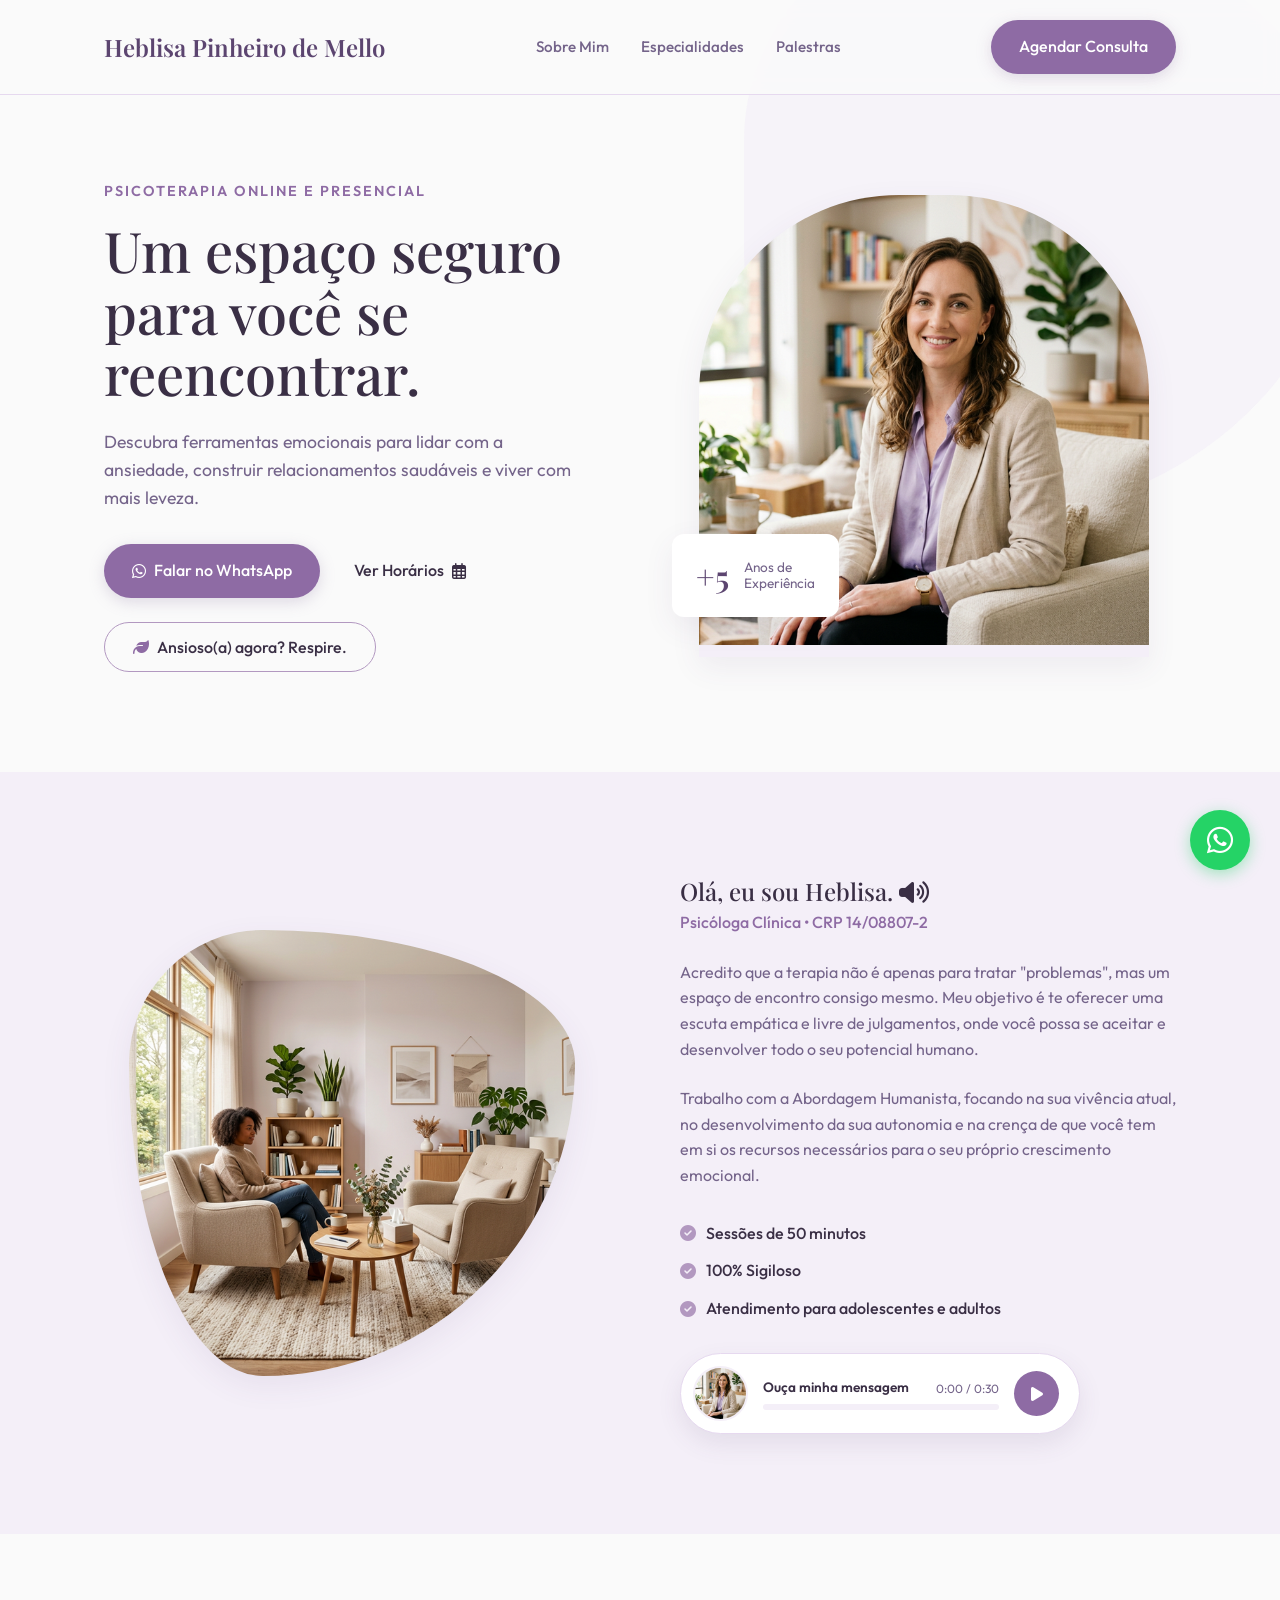
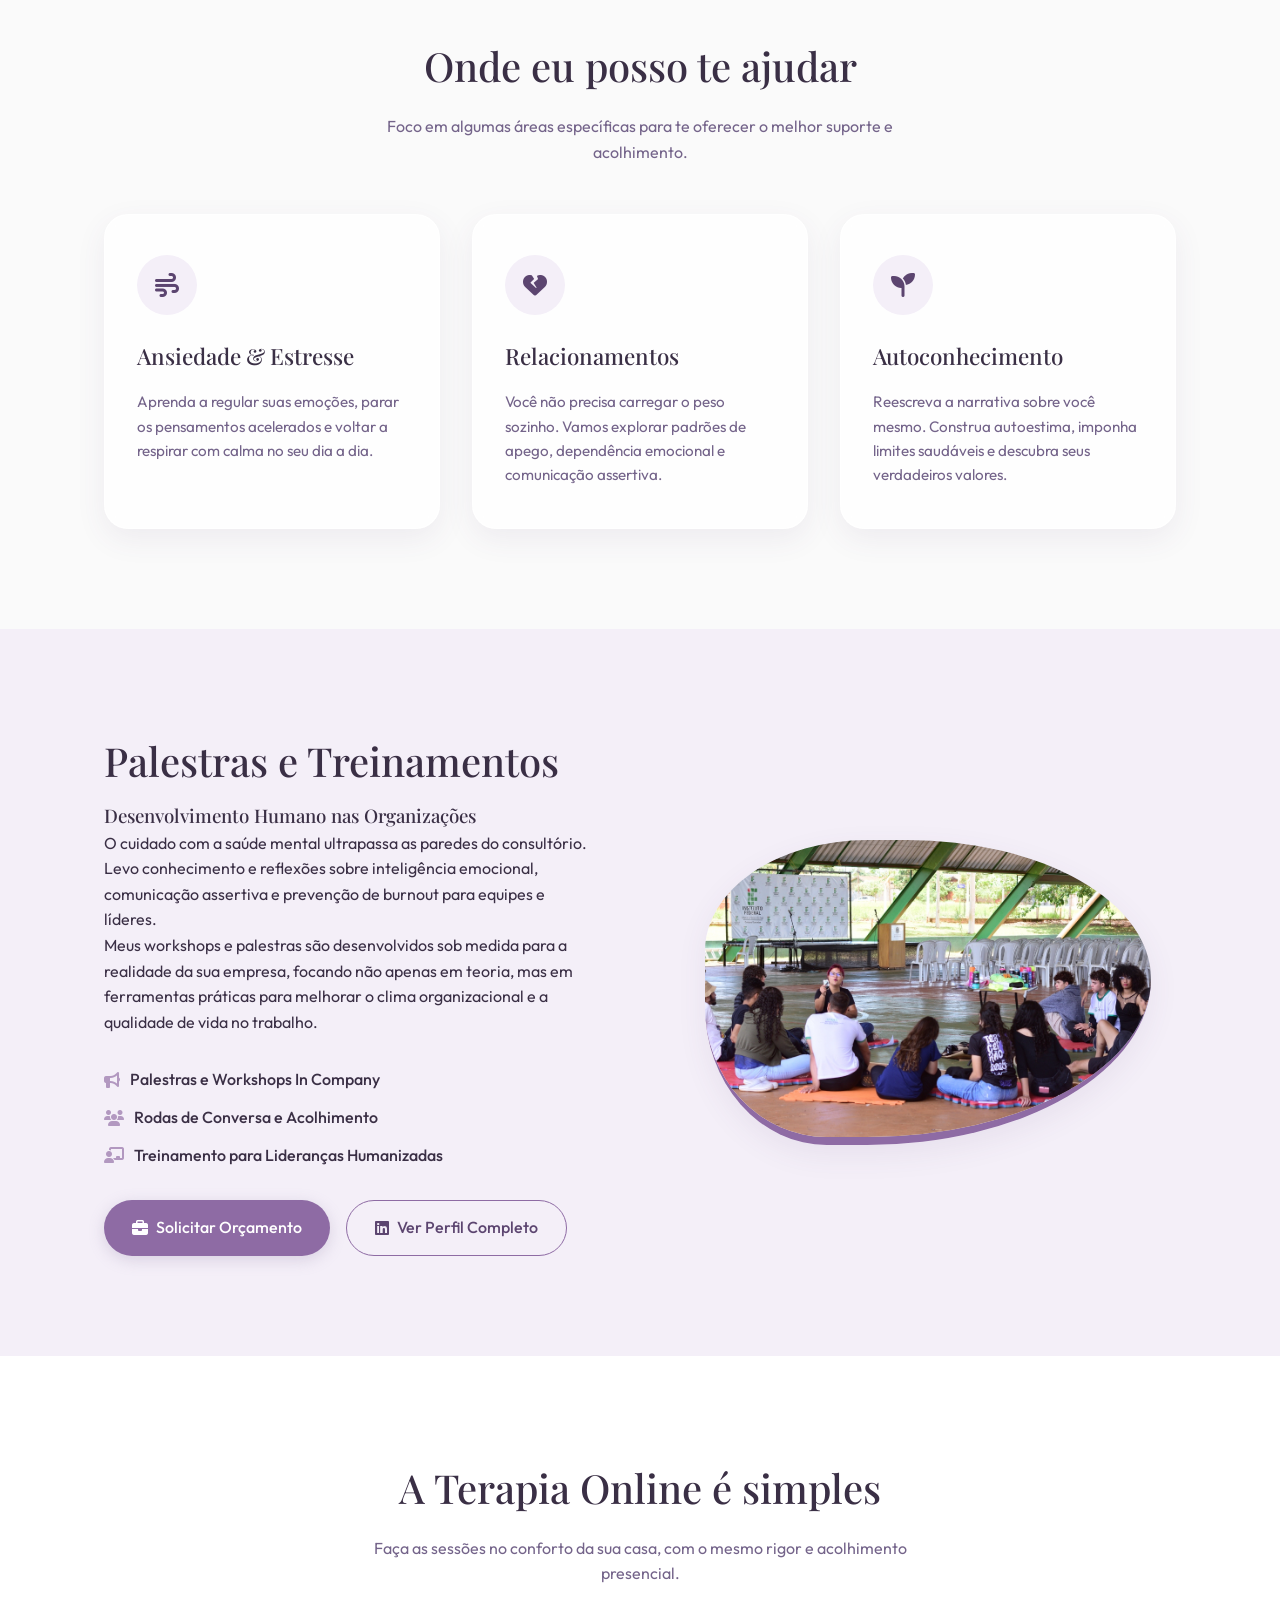
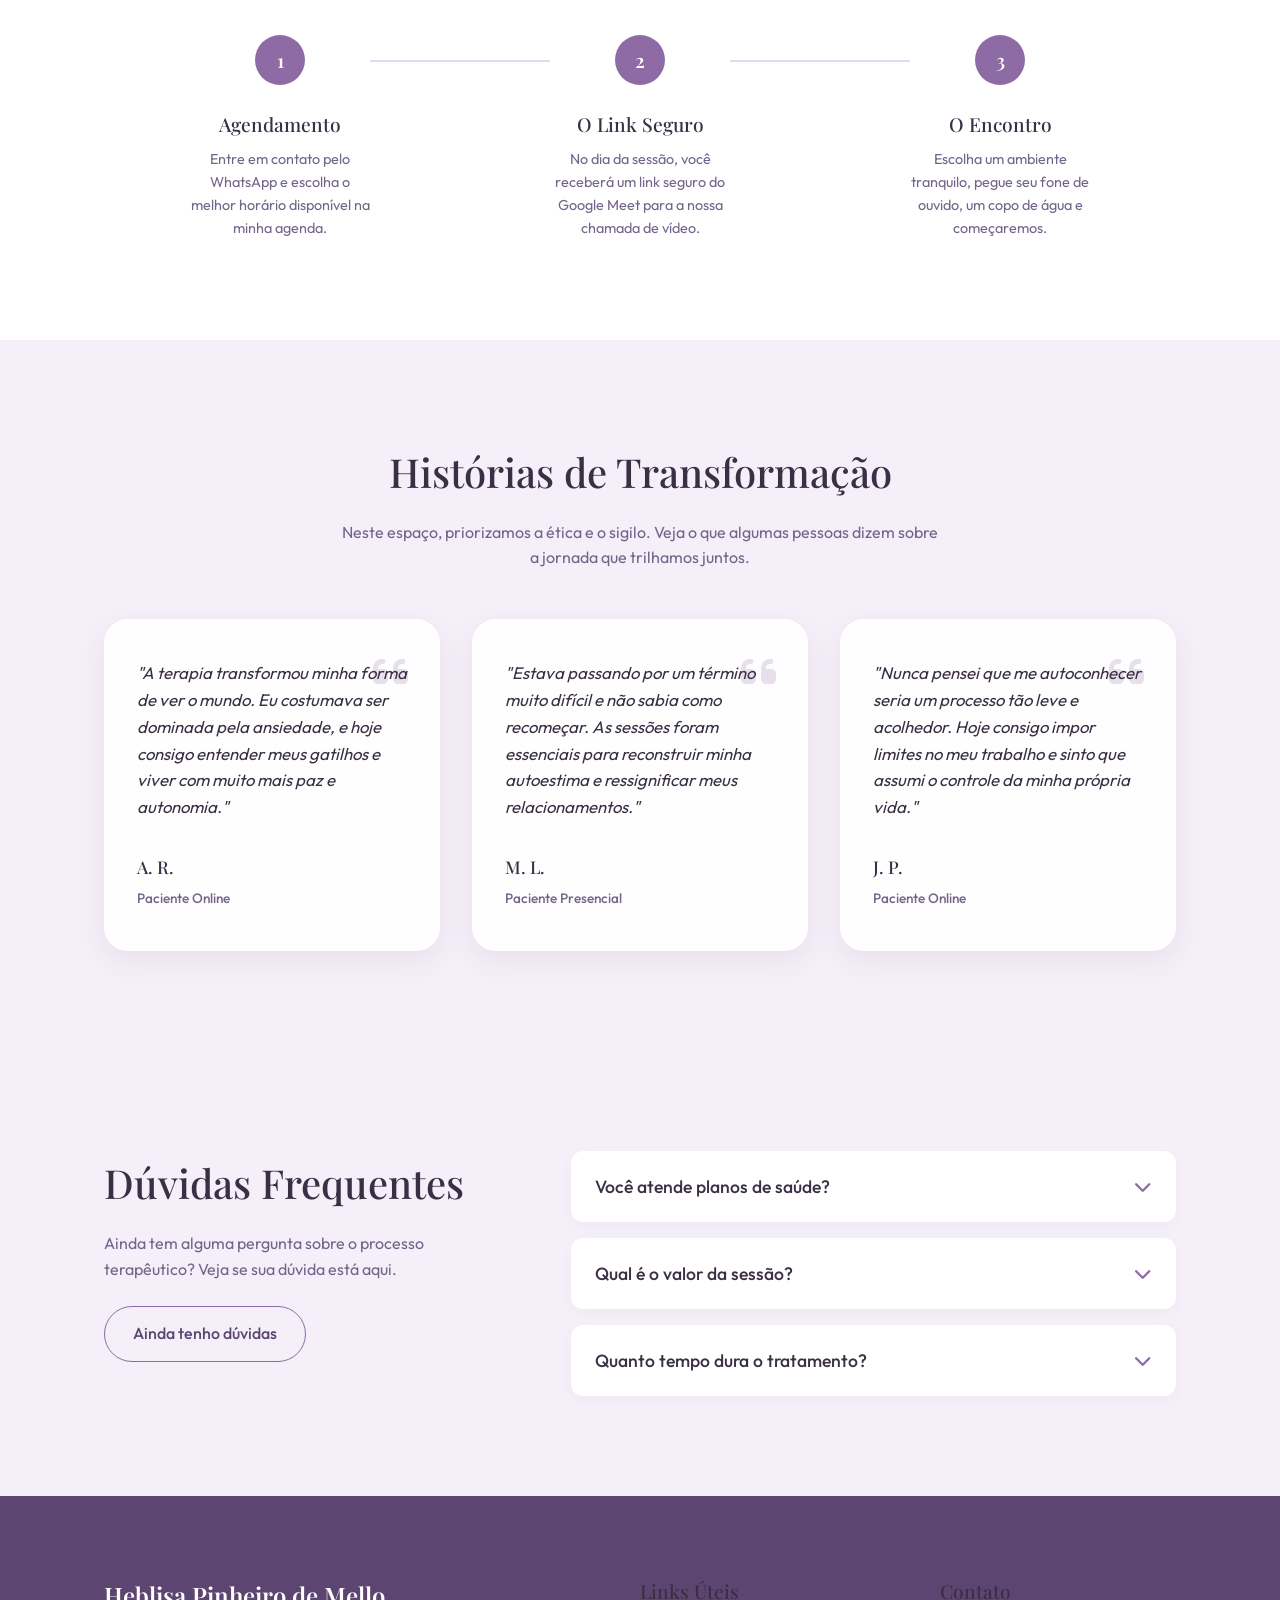
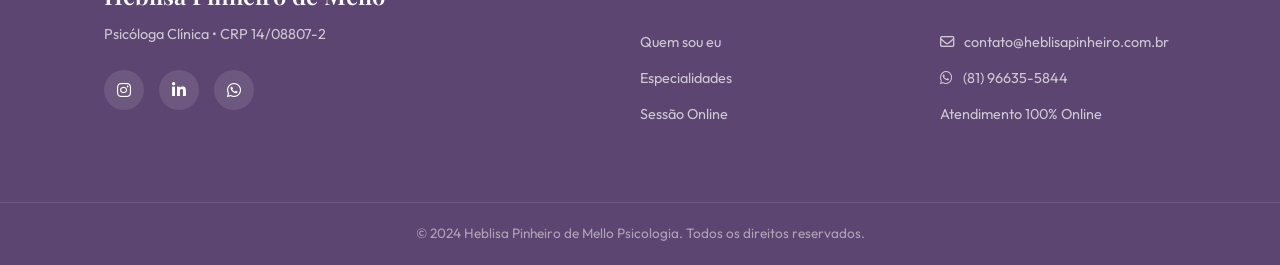
==== index.html @ d6b7e5b3 "Atualização de foto e desing de mandala" ====
<!DOCTYPE html>
<html lang="pt-BR">

<head>
    <meta charset="UTF-8">
    <meta name="viewport" content="width=device-width, initial-scale=1.0">
    <meta name="description" content="Heblisa Pinheiro de Mello - Psicóloga Clínica (CRP 14/08807-2). Psicoterapia online e presencial com abordagem humanista. Especialista em ansiedade, relacionamentos e autoconhecimento.">
    <meta name="keywords" content="psicóloga, psicoterapia online, ansiedade, abordagem humanista, Heblisa Pinheiro de Mello, saúde mental">
    <title>Heblisa Pinheiro de Mello | Psicóloga Clínica</title>
    <!-- Google Fonts -->
    <link rel="preconnect" href="https://fonts.googleapis.com">
    <link rel="preconnect" href="https://fonts.gstatic.com" crossorigin>
    <link
        href="https://fonts.googleapis.com/css2?family=Outfit:wght@300;400;500;600&family=Playfair+Display:ital,wght@0,500;0,600;1,500&display=swap"
        rel="stylesheet">
    <!-- Font Awesome Icons -->
    <link rel="stylesheet" href="https://cdnjs.cloudflare.com/ajax/libs/font-awesome/6.4.0/css/all.min.css">
    <!-- Custom CSS -->
    <link rel="stylesheet" href="style.css">
</head>

<body>

    <!-- Header / Navbar -->
    <header class="navbar">
        <div class="container nav-content">
            <a href="#" class="logo">Heblisa Pinheiro de Mello</a>
            <nav class="nav-links">
                <a href="#sobre">Sobre Mim</a>
                <a href="#especialidades">Especialidades</a>
                <a href="#palestras">Palestras</a>
            </nav>
            <div class="nav-actions">
                <a href="https://calendly.com/sua-conta" target="_blank" class="btn btn-primary"
                    aria-label="Abrir Calendário de Agendamento">Agendar Consulta</a>
                <button class="menu-toggle" aria-label="Abrir menu">
                    <i class="fas fa-bars"></i>
                </button>
            </div>
        </div>
    </header>

    <!-- Hero Section -->
    <section class="hero">
        <div class="blob-bg"></div>
        <div class="container hero-content">
            <div class="hero-text fade-in">
                <span class="subtitle">Psicoterapia Online e Presencial</span>
                <h1>Um espaço seguro para você se reencontrar.</h1>
                <p>Descubra ferramentas emocionais para lidar com a ansiedade, construir relacionamentos saudáveis e
                    viver com mais leveza.</p>
                <div class="hero-buttons" style="flex-wrap: wrap;">
                    <a href="https://wa.me/5581966355844" target="_blank" class="btn btn-primary"><i
                            class="fab fa-whatsapp"></i> Falar no WhatsApp</a>
                    <a href="https://calendly.com/sua-conta" target="_blank" class="btn btn-text">Ver Horários <i
                            class="far fa-calendar-alt"></i></a>
                    <button id="breathe-btn" class="btn btn-outline"
                        style="border-radius: 50px; border-color: var(--accent); color: var(--text-main);">
                        <i class="fas fa-leaf" style="color: var(--primary);"></i> Ansioso(a) agora? Respire.
                    </button>
                </div>
            </div>
            <div class="hero-image">
                <div class="image-wrapper">
                    <!-- Placeholder de uma imagem de psicóloga suave. -->
                    <img src="assets/psicologa.jpg" alt="Heblisa Pinheiro de Mello, Psicóloga" id="hero-img">
                    <div class="experience-badge">
                        <span class="number">+5</span>
                        <span class="text">Anos de<br>Experiência</span>
                    </div>
                </div>
            </div>
        </div>
    </section>

    <!-- Sobre Section -->
    <section id="sobre" class="about">
        <div class="container about-content">
            <div class="about-image reveal">
                <img src="assets/consultorio.jpg" alt="Ambiente acolhedor de terapia" class="rounded-image">
            </div>
            <div class="about-text reveal">
                <h2>Olá, eu sou Heblisa. <span class="audio-badge"
                        onclick="document.getElementById('bio-audio').play()"><i class="fas fa-volume-up"></i></span>
                </h2>
                <h3 class="crp">Psicóloga Clínica • CRP 14/08807-2</h3>
                <p>Acredito que a terapia não é apenas para tratar "problemas", mas um espaço de encontro consigo mesmo.
                    Meu objetivo é te oferecer uma escuta empática e livre de julgamentos, onde você possa se aceitar e
                    desenvolver todo o seu potencial humano.</p>
                <p>Trabalho com a Abordagem Humanista, focando na sua vivência atual, no desenvolvimento da sua
                    autonomia e na crença de que você tem em si os recursos necessários para o seu próprio crescimento
                    emocional.</p>

                <div class="features-list">
                    <div class="feature-item">
                        <i class="fas fa-check-circle"></i> Sessões de 50 minutos
                    </div>
                    <div class="feature-item">
                        <i class="fas fa-check-circle"></i> 100% Sigiloso
                    </div>
                    <div class="feature-item">
                        <i class="fas fa-check-circle"></i> Atendimento para adolescentes e adultos
                    </div>
                </div>

                <!-- Custom Audio Player -->
                <div class="custom-audio-player">
                    <img src="assets/psicologa.jpg" alt="Heblisa em aúdio" class="audio-avatar">
                    <div class="audio-controls">
                        <div class="audio-info">
                            <span class="audio-title">Ouça minha mensagem</span>
                            <span class="audio-time">0:00 / 0:30</span>
                        </div>
                        <div class="audio-progress-bar">
                            <div class="audio-progress"></div>
                        </div>
                    </div>
                    <button class="audio-play-btn" id="play-btn">
                        <i class="fas fa-play"></i>
                    </button>
                    <!-- Elemento de áudio real (oculto) -->
                    <audio id="bio-audio" src="https://www.soundhelix.com/examples/mp3/SoundHelix-Song-1.mp3"></audio>
                    <!-- Mockup de áudio para teste -->
                </div>
            </div>
        </div>
    </section>

    <!-- Especialidades Section -->
    <section id="especialidades" class="specialties">
        <div class="container">
            <div class="section-title text-center reveal">
                <h2>Onde eu posso te ajudar</h2>
                <p>Foco em algumas áreas específicas para te oferecer o melhor suporte e acolhimento.</p>
            </div>

            <div class="cards-grid">
                <!-- Card 1 -->
                <div class="card reveal delay-1">
                    <div class="card-icon">
                        <i class="fas fa-wind"></i>
                    </div>
                    <h3>Ansiedade & Estresse</h3>
                    <p>Aprenda a regular suas emoções, parar os pensamentos acelerados e voltar a respirar com calma no
                        seu dia a dia.</p>
                </div>

                <!-- Card 2 -->
                <div class="card reveal delay-2">
                    <div class="card-icon">
                        <i class="fas fa-heart-broken"></i>
                    </div>
                    <h3>Relacionamentos</h3>
                    <p>Você não precisa carregar o peso sozinho. Vamos explorar padrões de apego, dependência emocional
                        e comunicação assertiva.</p>
                </div>

                <!-- Card 3 -->
                <div class="card reveal delay-3">
                    <div class="card-icon">
                        <i class="fas fa-seedling"></i>
                    </div>
                    <h3>Autoconhecimento</h3>
                    <p>Reescreva a narrativa sobre você mesmo. Construa autoestima, imponha limites saudáveis e descubra
                        seus verdadeiros valores.</p>
                </div>
            </div>
        </div>
    </section>

    <!-- Palestras Section -->
    <section id="palestras" class="lectures-section">
        <div class="container lectures-content">
            <div class="lecture-text reveal">
                <h2>Palestras e Treinamentos</h2>
                <h3 class="crp">Desenvolvimento Humano nas Organizações</h3>
                <p>O cuidado com a saúde mental ultrapassa as paredes do consultório. Levo conhecimento e reflexões
                    sobre inteligência emocional, comunicação assertiva e prevenção de burnout para equipes e líderes.
                </p>
                <p>Meus workshops e palestras são desenvolvidos sob medida para a realidade da sua empresa, focando não
                    apenas em teoria, mas em ferramentas práticas para melhorar o clima organizacional e a qualidade de
                    vida no trabalho.</p>

                <div class="features-list">
                    <div class="feature-item">
                        <i class="fas fa-bullhorn"></i> Palestras e Workshops In Company
                    </div>
                    <div class="feature-item">
                        <i class="fas fa-users"></i> Rodas de Conversa e Acolhimento
                    </div>
                    <div class="feature-item">
                        <i class="fas fa-chalkboard-teacher"></i> Treinamento para Lideranças Humanizadas
                    </div>
                </div>

                <div style="display: flex; gap: 1rem; flex-wrap: wrap; margin-top: 2rem;">
                    <a href="https://wa.me/5581966355844" target="_blank" class="btn btn-primary">
                        <i class="fas fa-briefcase"></i> Solicitar Orçamento
                    </a>

                    <a href="https://www.linkedin.com/in/seu-perfil/" target="_blank" class="btn btn-outline">
                        <i class="fab fa-linkedin"></i> Ver Perfil Completo
                    </a>
                </div>
            </div>

            <div class="lecture-image reveal delay-1">
                <img src="assets/palestra_heblisa.jpg" alt="Heblisa em uma roda de conversa" class="rounded-image">
            </div>
        </div>
    </section>

    <!-- Como Funciona Section -->
    <section id="como-funciona" class="steps-section">
        <div class="container">
            <div class="section-title text-center reveal">
                <h2>A Terapia Online é simples</h2>
                <p>Faça as sessões no conforto da sua casa, com o mesmo rigor e acolhimento presencial.</p>
            </div>

            <div class="steps-container">
                <div class="step reveal">
                    <div class="step-number">1</div>
                    <div class="step-content">
                        <h3>Agendamento</h3>
                        <p>Entre em contato pelo WhatsApp e escolha o melhor horário disponível na minha agenda.</p>
                    </div>
                </div>
                <div class="step-line"></div>
                <div class="step reveal delay-1">
                    <div class="step-number">2</div>
                    <div class="step-content">
                        <h3>O Link Seguro</h3>
                        <p>No dia da sessão, você receberá um link seguro do Google Meet para a nossa chamada de vídeo.
                        </p>
                    </div>
                </div>
                <div class="step-line"></div>
                <div class="step reveal delay-2">
                    <div class="step-number">3</div>
                    <div class="step-content">
                        <h3>O Encontro</h3>
                        <p>Escolha um ambiente tranquilo, pegue seu fone de ouvido, um copo de água e começaremos.</p>
                    </div>
                </div>
            </div>
        </div>
    </section>

    <!-- Depoimentos Section -->
    <section id="depoimentos" class="testimonials-section">
        <div class="container">
            <div class="section-title text-center reveal">
                <h2>Histórias de Transformação</h2>
                <p>Neste espaço, priorizamos a ética e o sigilo. Veja o que algumas pessoas dizem sobre a jornada que
                    trilhamos juntos.</p>
            </div>

            <div class="testimonials-slider reveal">
                <!-- Depoimento 1 -->
                <div class="testimonial-card">
                    <div class="quote-icon"><i class="fas fa-quote-left"></i></div>
                    <p class="testimonial-text">"A terapia transformou minha forma de ver o mundo. Eu costumava ser
                        dominada pela ansiedade, e hoje consigo entender meus gatilhos e viver com muito mais paz e
                        autonomia."</p>
                    <div class="client-info">
                        <h4>A. R.</h4>
                        <span>Paciente Online</span>
                    </div>
                </div>

                <!-- Depoimento 2 -->
                <div class="testimonial-card">
                    <div class="quote-icon"><i class="fas fa-quote-left"></i></div>
                    <p class="testimonial-text">"Estava passando por um término muito difícil e não sabia como
                        recomeçar. As sessões foram essenciais para reconstruir minha autoestima e ressignificar meus
                        relacionamentos."</p>
                    <div class="client-info">
                        <h4>M. L.</h4>
                        <span>Paciente Presencial</span>
                    </div>
                </div>

                <!-- Depoimento 3 -->
                <div class="testimonial-card">
                    <div class="quote-icon"><i class="fas fa-quote-left"></i></div>
                    <p class="testimonial-text">"Nunca pensei que me autoconhecer seria um processo tão leve e
                        acolhedor. Hoje consigo impor limites no meu trabalho e sinto que assumi o controle da minha
                        própria vida."</p>
                    <div class="client-info">
                        <h4>J. P.</h4>
                        <span>Paciente Online</span>
                    </div>
                </div>
            </div>
        </div>
    </section>

    <!-- FAQ Section -->
    <section id="faq" class="faq-section">
        <div class="container faq-container reveal">
            <div class="faq-text">
                <h2>Dúvidas Frequentes</h2>
                <p>Ainda tem alguma pergunta sobre o processo terapêutico? Veja se sua dúvida está aqui.</p>
                <a href="https://wa.me/5581966355844" target="_blank" class="btn btn-outline"
                    style="margin-top: 1.5rem;">Ainda tenho dúvidas</a>
            </div>

            <div class="accordion">
                <div class="accordion-item">
                    <button class="accordion-header">
                        Você atende planos de saúde?
                        <i class="fas fa-chevron-down"></i>
                    </button>
                    <div class="accordion-content">
                        <p>Meu atendimento é exclusivamente particular. No entanto, forneço recibos com o meu número de
                            CRP para que você possa solicitar o reembolso ao seu plano de saúde, caso ele ofereça esse
                            benefício.</p>
                    </div>
                </div>

                <div class="accordion-item">
                    <button class="accordion-header">
                        Qual é o valor da sessão?
                        <i class="fas fa-chevron-down"></i>
                    </button>
                    <div class="accordion-content">
                        <p>Por diretrizes do Conselho Federal de Psicologia, não divulgo valores no site. Mas você pode
                            me chamar no WhatsApp que enviarei todas as informações de investimento e opções de pacotes
                            mensais, sem compromisso.</p>
                    </div>
                </div>

                <div class="accordion-item">
                    <button class="accordion-header">
                        Quanto tempo dura o tratamento?
                        <i class="fas fa-chevron-down"></i>
                    </button>
                    <div class="accordion-content">
                        <p>Cada pessoa tem um tempo único. Na Abordagem Humanista, não existe um prazo pré-determinado
                            ou respostas prontas. O ritmo do tratamento acompanha as suas necessidades, respeitando o
                            seu tempo de elaboração, autoconhecimento e desenvolvimento emocional. Estarei ao seu lado
                            durante toda a jornada.</p>
                    </div>
                </div>
            </div>
        </div>
    </section>

    <!-- Footer -->
    <footer>
        <div class="container footer-content">
            <div class="footer-info">
                <a href="#" class="logo">Heblisa Pinheiro de Mello</a>
                <p>Psicóloga Clínica • CRP 14/08807-2</p>
                <div class="social-links">
                    <a href="#"><i class="fab fa-instagram"></i></a>
                    <a href="#"><i class="fab fa-linkedin-in"></i></a>
                    <a href="#"><i class="fab fa-whatsapp"></i></a>
                </div>
            </div>
            <div class="footer-links">
                <h4>Links Úteis</h4>
                <a href="#sobre">Quem sou eu</a>
                <a href="#especialidades">Especialidades</a>
                <a href="#como-funciona">Sessão Online</a>
            </div>
            <div class="footer-contact">
                <h4>Contato</h4>
                <p><i class="far fa-envelope"></i> contato@heblisapinheiro.com.br</p>
                <p><i class="fab fa-whatsapp"></i> (81) 96635-5844</p>
                <p>Atendimento 100% Online</p>
            </div>
        </div>
        <div class="footer-bottom">
            <p>&copy; 2024 Heblisa Pinheiro de Mello Psicologia. Todos os direitos reservados.</p>
        </div>
    </footer>

    <!-- Botão Flutuante do WhatsApp -->
    <a href="https://wa.me/5581966355844" target="_blank" class="whatsapp-float" aria-label="Falar no WhatsApp">
        <i class="fab fa-whatsapp"></i>
    </a>

    <!-- Overlay de Respiração Interativa -->
    <div id="breathe-overlay" class="breathe-overlay">
        <div class="breathe-container">
            <button id="close-breathe" class="close-breathe"><i class="fas fa-times"></i></button>
            <div class="mandala-wrapper">
                <div class="mandala-svg-container">
                    <svg viewBox="0 0 100 100" class="mandala-svg">
                        <!-- Camadas da Mandala -->
                        <g class="mandala-group layer-1">
                            <circle cx="50" cy="50" r="45" fill="none" stroke="var(--primary-light)" stroke-width="0.5" stroke-dasharray="2 2" />
                            <path d="M50 5 Q55 15 50 25 Q45 15 50 5 Z" fill="var(--primary)" transform="rotate(0 50 50)" />
                            <path d="M50 5 Q55 15 50 25 Q45 15 50 5 Z" fill="var(--primary)" transform="rotate(45 50 50)" />
                            <path d="M50 5 Q55 15 50 25 Q45 15 50 5 Z" fill="var(--primary)" transform="rotate(90 50 50)" />
                            <path d="M50 5 Q55 15 50 25 Q45 15 50 5 Z" fill="var(--primary)" transform="rotate(135 50 50)" />
                            <path d="M50 5 Q55 15 50 25 Q45 15 50 5 Z" fill="var(--primary)" transform="rotate(180 50 50)" />
                            <path d="M50 5 Q55 15 50 25 Q45 15 50 5 Z" fill="var(--primary)" transform="rotate(225 50 50)" />
                            <path d="M50 5 Q55 15 50 25 Q45 15 50 5 Z" fill="var(--primary)" transform="rotate(270 50 50)" />
                            <path d="M50 5 Q55 15 50 25 Q45 15 50 5 Z" fill="var(--primary)" transform="rotate(315 50 50)" />
                        </g>
                        <g class="mandala-group layer-2">
                             <circle cx="50" cy="50" r="30" fill="none" stroke="var(--accent)" stroke-width="0.5" />
                             <circle cx="50" cy="15" r="3" fill="var(--accent)" transform="rotate(22.5 50 50)" />
                             <circle cx="50" cy="15" r="3" fill="var(--accent)" transform="rotate(67.5 50 50)" />
                             <circle cx="50" cy="15" r="3" fill="var(--accent)" transform="rotate(112.5 50 50)" />
                             <circle cx="50" cy="15" r="3" fill="var(--accent)" transform="rotate(157.5 50 50)" />
                             <circle cx="50" cy="15" r="3" fill="var(--accent)" transform="rotate(202.5 50 50)" />
                             <circle cx="50" cy="15" r="3" fill="var(--accent)" transform="rotate(247.5 50 50)" />
                             <circle cx="50" cy="15" r="3" fill="var(--accent)" transform="rotate(292.5 50 50)" />
                             <circle cx="50" cy="15" r="3" fill="var(--accent)" transform="rotate(337.5 50 50)" />
                        </g>
                        <circle cx="50" cy="50" r="10" fill="var(--primary-dark)" class="mandala-center" />
                    </svg>
                </div>
            </div>
            <h2 id="breathe-text" class="breathe-text">Prepare-se...</h2>
        </div>
    </div>

    <!-- Scripts -->
    <script>
        // Menu Mobile Toggle
        const menuToggle = document.querySelector('.menu-toggle');
        const navLinks = document.querySelector('.nav-links');
        const navLinksItems = document.querySelectorAll('.nav-links a');

        menuToggle.addEventListener('click', () => {
            navLinks.classList.toggle('active');
            const icon = menuToggle.querySelector('i');
            icon.classList.toggle('fa-bars');
            icon.classList.toggle('fa-times');
        });

        // Fechar menu ao clicar em um link
        navLinksItems.forEach(item => {
            item.addEventListener('click', () => {
                navLinks.classList.remove('active');
                const icon = menuToggle.querySelector('i');
                icon.classList.add('fa-bars');
                icon.classList.remove('fa-times');
            });
        });

        // Funcionalidade do Accordion (FAQ)
        const accordionHeaders = document.querySelectorAll('.accordion-header');

        accordionHeaders.forEach(header => {
            header.addEventListener('click', () => {
                const item = header.parentElement;
                const isActive = item.classList.contains('active');

                // Fechar todos os abertos
                document.querySelectorAll('.accordion-item').forEach(otherItem => {
                    otherItem.classList.remove('active');
                });

                // Se o atual não estava ativo, ativamos ele (abrir)
                if (!isActive) {
                    item.classList.add('active');
                }
            });
        });

        // Funcionalidade do Player de Áudio
        const audio = document.getElementById('bio-audio');
        const playBtn = document.getElementById('play-btn');
        const playIcon = playBtn.querySelector('i');
        const progressBar = document.querySelector('.audio-progress');
        const timeDisplay = document.querySelector('.audio-time');
        const progressContainer = document.querySelector('.audio-progress-bar');

        function formatTime(seconds) {
            const min = Math.floor(seconds / 60);
            const sec = Math.floor(seconds % 60);
            return `${min}:${sec < 10 ? '0' : ''}${sec}`;
        }

        playBtn.addEventListener('click', () => {
            if (audio.paused) {
                audio.play();
                playIcon.className = 'fas fa-pause';
                playBtn.classList.add('playing');
            } else {
                audio.pause();
                playIcon.className = 'fas fa-play';
                playBtn.classList.remove('playing');
            }
        });

        audio.addEventListener('timeupdate', () => {
            const percent = (audio.currentTime / audio.duration) * 100;
            progressBar.style.width = `${percent}%`;

            if (!isNaN(audio.duration)) {
                timeDisplay.textContent = `${formatTime(audio.currentTime)} / ${formatTime(audio.duration)}`;
            }
        });

        audio.addEventListener('loadedmetadata', () => {
            timeDisplay.textContent = `0:00 / ${formatTime(audio.duration)}`;
        });

        audio.addEventListener('ended', () => {
            playIcon.className = 'fas fa-play';
            playBtn.classList.remove('playing');
            progressBar.style.width = '0%';
            timeDisplay.textContent = `0:00 / ${formatTime(audio.duration)}`;
        });

        progressContainer.addEventListener('click', (e) => {
            const width = progressContainer.clientWidth;
            const clickX = e.offsetX;
            const duration = audio.duration;
            audio.currentTime = (clickX / width) * duration;
        });

        // Scroll Reveal Animation (micro-interações)
        function reveal() {
            var reveals = document.querySelectorAll(".reveal");
            for (var i = 0; i < reveals.length; i++) {
                var windowHeight = window.innerHeight;
                var elementTop = reveals[i].getBoundingClientRect().top;
                var elementVisible = 100;

                if (elementTop < windowHeight - elementVisible) {
                    reveals[i].classList.add("active");
                }
            }
        }
        window.addEventListener("scroll", reveal);
        // Chamar logo ao carregar para mostrar elementos já na tela
        reveal();

        // Funcionalidade "Respire" (Breathe)
        const breatheBtn = document.getElementById('breathe-btn');
        const breatheOverlay = document.getElementById('breathe-overlay');
        const closeBreathe = document.getElementById('close-breathe');
        const breatheText = document.getElementById('breathe-text');
        const breatheCircle = document.querySelector('.mandala-wrapper');

        if (!breatheBtn) console.error('Botão de respirar não encontrado!');
        if (!breatheOverlay) console.error('Overlay de respirar não encontrado!');

        let breatheInterval;

        function startBreatheCycle() {
            console.log('Iniciando ciclo de respiração...');
            const cycles = [
                { text: 'Inspire...', class: 'inhale', duration: 4000 },
                { text: 'Segure...', class: 'hold', duration: 4000 },
                { text: 'Expire...', class: 'exhale', duration: 4000 }
            ];
            
            let currentStep = 0;

            function runStep() {
                const step = cycles[currentStep];
                breatheText.textContent = step.text;
                console.log('Passo:', step.text);
                
                // Reset classes
                breatheCircle.className = 'breathe-circle ' + step.class;
                
                currentStep = (currentStep + 1) % cycles.length;
            }

            runStep();
            breatheInterval = setInterval(runStep, 4000);
        }

        if (breatheBtn) {
            breatheBtn.addEventListener('click', () => {
                console.log('Botão de respirar clicado');
                breatheOverlay.classList.add('active');
                startBreatheCycle();
            });
        }

        if (closeBreathe) {
            closeBreathe.addEventListener('click', () => {
                console.log('Fechando overlay de respiração');
                breatheOverlay.classList.remove('active');
                clearInterval(breatheInterval);
                breatheCircle.className = 'breathe-circle';
            });
        }
    </script>
</body>

</html>
---- style.css ----
/* Variáveis CSS - Paleta Lilás e Roxo Suave */
:root {
    /* Cores Principais - Lilás e Roxo */
    --primary: #8E6BA4;          /* Roxo suave e fechado (elegante) */
    --primary-light: #F4EFF8;    /* Fundo lilás bem suave, quase branco */
    --primary-dark: #5C4570;     /* Roxo escuro contido, sem ser muito forte */
    
    /* Cores de Fundo / Superfície */
    --bg-color: #FAFAFA;         /* Branco Off-white */
    --surface: #FFFFFF;          /* Branco puro (cards) */
    
    /* Textos */
    --text-main: #3A2F45;        /* Texto muito escuro, com subtom roxo suave */
    --text-muted: #74648A;       /* Texto explicativo lilás escuro */
    
    /* Decorações / Destaques */
    --accent: #B298C0;           /* Lilás suave para detalhes (magenta removido) */
    --border: #E6D9EF;
    
    /* Fontes */
    --font-heading: 'Playfair Display', serif; /* Fonte elegante para títulos */
    --font-body: 'Outfit', sans-serif;         /* Fonte limpa e moderna para leitura */
    
    /* Especiais */
    --shadow: 0 10px 30px rgba(92, 69, 112, 0.08); /* Sombra baseada no roxo escuro suave */
    --border-radius-lg: 24px;
    --border-radius-sm: 12px;
    --transition: all 0.3s ease;
}

/* Reset Global */
* {
    margin: 0;
    padding: 0;
    box-sizing: border-box;
}

html {
    scroll-behavior: smooth;
    font-size: 16px;
}

body {
    font-family: var(--font-body);
    color: var(--text-main);
    background-color: var(--bg-color);
    line-height: 1.6;
    overflow-x: hidden;
}

h1, h2, h3, h4 {
    font-family: var(--font-heading);
    font-weight: 500;
    color: var(--text-main);
}

a {
    text-decoration: none;
    color: inherit;
    transition: var(--transition);
}

img {
    max-width: 100%;
    display: block;
}

.container {
    width: 100%;
    max-width: 1200px;
    margin: 0 auto;
    padding: 0 5%;
}

.text-center {
    text-align: center;
}

/* Utilities: Botões */
.btn {
    display: inline-flex;
    align-items: center;
    gap: 8px;
    padding: 14px 28px;
    border-radius: 50px;
    font-weight: 500;
    font-size: 1rem;
    cursor: pointer;
    transition: var(--transition);
    border: none;
    font-family: var(--font-body);
}

.btn-primary {
    background-color: var(--primary);
    color: white;
    box-shadow: 0 4px 15px rgba(155, 139, 177, 0.3);
}

.btn-primary:hover {
    background-color: var(--primary-dark);
    transform: translateY(-4px) scale(1.05);
    box-shadow: 0 12px 30px rgba(116, 100, 138, 0.4);
}

.glass-card {
    background: rgba(255, 255, 255, 0.7);
    backdrop-filter: blur(10px);
    border: 1px solid rgba(255, 255, 255, 0.3);
    box-shadow: 0 8px 32px 0 rgba(92, 69, 112, 0.08);
}

.btn-outline {
    background-color: transparent;
    color: var(--primary-dark);
    border: 1px solid var(--primary);
}

.btn-outline:hover {
    background-color: var(--primary-light);
}

.btn-text {
    background: none;
    color: var(--text-main);
    padding: 10px;
}

.btn-text i {
    transition: transform 0.3s ease;
}

.btn-text:hover i {
    transform: translateX(5px);
    color: var(--primary);
}

/* Navbar */
.navbar {
    background-color: rgba(250, 250, 250, 0.9);
    backdrop-filter: blur(10px);
    position: fixed;
    top: 0;
    width: 100%;
    z-index: 1000;
    padding: 20px 0;
    border-bottom: 1px solid var(--border);
}

.nav-actions {
    display: flex;
    align-items: center;
    gap: 1rem;
}

.menu-toggle {
    display: none;
    background: none;
    border: none;
    font-size: 1.5rem;
    color: var(--primary-dark);
    cursor: pointer;
    transition: var(--transition);
}

.menu-toggle:hover {
    color: var(--primary);
}

.nav-content {
    display: flex;
    justify-content: space-between;
    align-items: center;
}

.logo {
    font-family: var(--font-heading);
    font-size: 1.5rem;
    font-weight: 600;
    color: var(--primary-dark);
}

.nav-links {
    display: flex;
    gap: 2rem;
}

.nav-links a {
    font-size: 0.95rem;
    font-weight: 500;
    color: var(--text-muted);
}

.nav-links a:hover {
    color: var(--primary);
}

/* Hero Section */
.hero {
    padding: 180px 0 100px;
    position: relative;
    background-color: var(--bg-color);
    overflow: hidden;
}

/* Forma Orgânica de Fundo (Blob Lavanda) */
.blob-bg {
    position: absolute;
    top: -10%;
    right: -5%;
    width: 600px;
    height: 600px;
    background: var(--primary-light);
    border-radius: 40% 60% 70% 30% / 40% 50% 60% 50%;
    z-index: 0;
    opacity: 0.6;
    animation: blob-float 15s infinite alternate ease-in-out;
}

@keyframes blob-float {
    0% { transform: scale(1) rotate(0deg); border-radius: 40% 60% 70% 30% / 40% 50% 60% 50%;}
    100% { transform: scale(1.1) rotate(20deg); border-radius: 50% 50% 40% 60% / 60% 40% 50% 50%;}
}

.hero-content {
    display: grid;
    grid-template-columns: 1fr 1fr;
    gap: 4rem;
    align-items: center;
    position: relative;
    z-index: 1;
}

.subtitle {
    display: block;
    font-size: 0.9rem;
    text-transform: uppercase;
    letter-spacing: 2px;
    color: var(--primary);
    margin-bottom: 1rem;
    font-weight: 600;
}

.hero h1 {
    font-size: 3.5rem;
    line-height: 1.1;
    margin-bottom: 1.5rem;
}

.hero p {
    font-size: 1.1rem;
    color: var(--text-muted);
    margin-bottom: 2rem;
    max-width: 480px;
}

.hero-buttons {
    display: flex;
    align-items: center;
    gap: 1.5rem;
}

/* Imagem da Hero com Estilo Orgânico */
.image-wrapper {
    position: relative;
}

#hero-img {
    width: 100%;
    max-width: 450px;
    margin-left: auto;
    margin-right: auto;
    border-radius: 200px 200px 0 0;
    box-shadow: var(--shadow);
    border-bottom: 12px solid var(--primary-light);
    animation: float-hero 6s ease-in-out infinite;
}

@keyframes float-hero {
    0% { transform: translateY(0); }
    50% { transform: translateY(-15px); }
    100% { transform: translateY(0); }
}

.experience-badge {
    position: absolute;
    bottom: 40px;
    left: 0px;
    background: var(--surface);
    padding: 1rem 1.5rem;
    border-radius: var(--border-radius-sm);
    box-shadow: var(--shadow);
    display: flex;
    align-items: center;
    gap: 15px;
    animation: bounce 3s infinite alternate;
}

@keyframes bounce {
    0% { transform: translateY(0); }
    100% { transform: translateY(-10px); }
}

.experience-badge .number {
    font-size: 2rem;
    font-family: var(--font-heading);
    color: var(--primary-dark);
    font-weight: 600;
}

.experience-badge .text {
    font-size: 0.85rem;
    line-height: 1.2;
    color: var(--text-muted);
}

/* Section Shared Styles */
section {
    padding: 100px 0;
}

.section-title h2 {
    font-size: 2.5rem;
    margin-bottom: 1rem;
}

.section-title p {
    color: var(--text-muted);
    margin-bottom: 3rem;
    max-width: 600px;
    margin-left: auto;
    margin-right: auto;
}

/* About Section */
.about {
    background-color: var(--primary-light);
}

.about-content {
    display: grid;
    grid-template-columns: 1fr 1fr;
    gap: 5rem;
    align-items: center;
}

.about-image {
    display: flex;
    justify-content: center;
}

.about-image img {
    border-radius: 30% 70% 70% 30% / 30% 30% 70% 70%;
    box-shadow: var(--shadow);
    max-width: 90%;
}

/* Palestras Section */
.lectures-section {
    background-color: var(--primary-light);
}

.lectures-content {
    display: grid;
    grid-template-columns: 1fr 1fr;
    gap: 5rem;
    align-items: center;
}

.lecture-image {
    display: flex;
    justify-content: center;
}

.lecture-image img {
    border-radius: 40% 60% 70% 30% / 40% 50% 60% 50%; /* Forma orgânica como blob */
    box-shadow: var(--shadow);
    max-width: 90%; /* Aumentado a pedido para preencher melhor o grid */
    border-bottom: 8px solid var(--primary); /* Detalhe colorido em baixo */
}

.lecture-text h2 {
    font-size: 2.5rem;
    margin-bottom: 0.5rem;
}

.about-text .crp {
    font-size: 1rem;
    font-family: var(--font-body);
    color: var(--primary);
    margin-bottom: 1.5rem;
}

.about-text p {
    color: var(--text-muted);
    margin-bottom: 1.5rem;
}

.features-list {
    margin-top: 2rem;
    display: flex;
    flex-direction: column;
    gap: 12px;
}

.feature-item {
    display: flex;
    align-items: center;
    gap: 10px;
    color: var(--text-main);
    font-weight: 500;
}

.feature-item i {
    color: var(--accent);
}

/* Audio Player Customizado */
.custom-audio-player {
    display: flex;
    align-items: center;
    gap: 15px;
    background: var(--surface);
    padding: 12px 20px 12px 12px;
    border-radius: 50px;
    box-shadow: 0 10px 25px rgba(92, 69, 112, 0.1);
    margin-top: 2rem;
    max-width: 400px;
    transition: var(--transition);
    border: 1px solid var(--border);
}

.custom-audio-player:hover {
    transform: translateY(-3px);
    box-shadow: 0 15px 30px rgba(92, 69, 112, 0.15);
}

.audio-avatar {
    width: 55px;
    height: 55px;
    border-radius: 50%;
    object-fit: cover;
    border: 2px solid var(--primary-light);
}

.audio-controls {
    flex: 1;
    display: flex;
    flex-direction: column;
    justify-content: center;
    gap: 5px;
}

.audio-info {
    display: flex;
    justify-content: space-between;
    align-items: center;
    font-size: 0.85rem;
}

.audio-title {
    font-weight: 600;
    color: var(--text-main);
}

.audio-time {
    color: var(--text-muted);
    font-size: 0.75rem;
}

.audio-progress-bar {
    width: 100%;
    height: 6px;
    background: var(--primary-light);
    border-radius: 10px;
    cursor: pointer;
    overflow: hidden;
}

.audio-progress {
    height: 100%;
    background: var(--primary);
    width: 0%; /* Alterado via JS */
    transition: width 0.1s linear;
}

.audio-play-btn {
    width: 45px;
    height: 45px;
    border-radius: 50%;
    background: var(--primary);
    color: white;
    border: none;
    cursor: pointer;
    display: flex;
    align-items: center;
    justify-content: center;
    font-size: 1rem;
    transition: var(--transition);
}

.audio-play-btn:hover {
    background: var(--primary-dark);
    transform: scale(1.05);
}

.audio-play-btn.playing {
    background: var(--accent);
}

/* Specialties Section */
.specialties {
    background-color: var(--bg-color);
}

.cards-grid {
    display: grid;
    grid-template-columns: repeat(3, 1fr);
    gap: 2rem;
}

.card {
    background: rgba(255, 255, 255, 0.8);
    backdrop-filter: blur(8px);
    padding: 2.5rem 2rem;
    border-radius: var(--border-radius-lg);
    box-shadow: var(--shadow);
    transition: all 0.4s cubic-bezier(0.175, 0.885, 0.32, 1.275);
    border: 1px solid rgba(255, 255, 255, 0.5);
}

.card:hover {
    transform: translateY(-15px) scale(1.03); /* Levanta mais e aumenta levemente */
    border-color: var(--primary-light);
    box-shadow: 0 20px 40px rgba(92, 69, 112, 0.15); /* Sombra difusa mais forte */
}

.card:hover .card-icon {
    transform: scale(1.1) rotate(5deg); /* Ícone acompanha a micro-interação */
    background: var(--primary);
    color: white;
    transition: all 0.3s ease;
}
.card-icon {
    width: 60px;
    height: 60px;
    background: var(--primary-light);
    color: var(--primary-dark);
    border-radius: 50%;
    display: flex;
    align-items: center;
    justify-content: center;
    font-size: 1.5rem;
    margin-bottom: 1.5rem;
}

.card h3 {
    font-size: 1.4rem;
    margin-bottom: 1rem;
}

.card p {
    color: var(--text-muted);
    font-size: 0.95rem;
}

/* Como Funciona */
.steps-section {
    background-color: white;
}

.steps-container {
    display: flex;
    justify-content: space-between;
    align-items: flex-start;
    max-width: 900px;
    margin: 0 auto;
    position: relative;
}

.step {
    flex: 1;
    text-align: center;
    position: relative;
    z-index: 2;
}

.step-number {
    width: 50px;
    height: 50px;
    background-color: var(--primary);
    color: white;
    border-radius: 50%;
    display: flex;
    align-items: center;
    justify-content: center;
    font-size: 1.2rem;
    font-weight: 600;
    margin: 0 auto 1.5rem;
    font-family: var(--font-heading);
}

.step-content h3 {
    font-size: 1.2rem;
    margin-bottom: 0.5rem;
}

.step-content p {
    font-size: 0.9rem;
    color: var(--text-muted);
}

.step-line {
    height: 2px;
    background-color: var(--border);
    flex: 1;
    margin-top: 25px;
    position: relative;
    z-index: 1;
}

/* Testimonials (Depoimentos) Section */
.testimonials-section {
    background-color: var(--primary-light);
}

.testimonials-slider {
    display: grid;
    grid-template-columns: repeat(3, 1fr);
    gap: 2rem;
}

.testimonial-card {
    background: rgba(255, 255, 255, 0.9);
    backdrop-filter: blur(5px);
    padding: 2.5rem 2rem;
    border-radius: var(--border-radius-lg);
    box-shadow: var(--shadow);
    position: relative;
    transition: all 0.4s cubic-bezier(0.175, 0.885, 0.32, 1.275);
    border: 1px solid rgba(255, 255, 255, 0.4);
}

.testimonial-card:hover {
    transform: translateY(-12px) scale(1.02); /* Movimento mais visível */
    box-shadow: 0 15px 35px rgba(92, 69, 112, 0.12); /* Brilho de profundidade */
}

.testimonial-card:hover .quote-icon {
    opacity: 0.8; /* Ícone de aspas "acende" */
    transform: scale(1.1);
    transition: all 0.3s ease;
}

.quote-icon {
    font-size: 2.5rem;
    color: var(--accent);
    opacity: 0.3;
    position: absolute;
    top: 20px;
    right: 30px;
}

.testimonial-text {
    font-size: 1.05rem;
    color: var(--text-main);
    font-style: italic;
    margin-bottom: 2rem;
    position: relative;
    z-index: 1;
}

.client-info h4 {
    font-size: 1.1rem;
    margin-bottom: 0.2rem;
}

.client-info span {
    font-size: 0.85rem;
    color: var(--text-muted);
    font-weight: 500;
}

/* FAQ Section */
.faq-section {
    background-color: var(--primary-light);
}

.faq-container {
    display: grid;
    grid-template-columns: 1fr 1.5fr;
    gap: 4rem;
    align-items: start;
}

.faq-text h2 {
    font-size: 2.5rem;
    margin-bottom: 1rem;
}

.faq-text p {
    color: var(--text-muted);
}

.accordion {
    display: flex;
    flex-direction: column;
    gap: 1rem;
}

.accordion-item {
    background: var(--surface);
    border-radius: var(--border-radius-sm);
    box-shadow: 0 4px 15px rgba(0,0,0,0.03);
    overflow: hidden;
}

.accordion-header {
    width: 100%;
    padding: 1.5rem;
    border: none;
    background: none;
    text-align: left;
    font-family: var(--font-body);
    font-weight: 500;
    font-size: 1.1rem;
    color: var(--text-main);
    cursor: pointer;
    display: flex;
    justify-content: space-between;
    align-items: center;
    transition: var(--transition);
}

.accordion-header i {
    color: var(--primary);
    transition: transform 0.3s ease;
}

.accordion-content {
    max-height: 0;
    overflow: hidden;
    padding: 0 1.5rem;
    transition: max-height 0.3s ease, padding 0.3s ease;
    color: var(--text-muted);
}

.accordion-item.active .accordion-header i {
    transform: rotate(180deg);
}

.accordion-item.active .accordion-content {
    max-height: 200px; /* Suficiente para o texto */
    padding: 0 1.5rem 1.5rem;
}

/* Footer */
footer {
    background-color: var(--primary-dark);
    color: white;
    padding: 80px 0 20px;
}

.footer-content {
    display: grid;
    grid-template-columns: 2fr 1fr 1fr;
    gap: 4rem;
    margin-bottom: 4rem;
}

.footer-info .logo {
    color: white;
    display: block;
    margin-bottom: 0.5rem;
}

.footer-info p {
    color: rgba(255, 255, 255, 0.7);
    font-size: 0.9rem;
    margin-bottom: 1.5rem;
}

.social-links {
    display: flex;
    gap: 15px;
}

.social-links a {
    width: 40px;
    height: 40px;
    border-radius: 50%;
    background: rgba(255, 255, 255, 0.1);
    display: flex;
    align-items: center;
    justify-content: center;
    color: white;
    transition: var(--transition);
}

.social-links a:hover {
    background: var(--accent);
    transform: translateY(-3px);
}

.footer-links h4, .footer-contact h4 {
    margin-bottom: 1.5rem;
    font-size: 1.2rem;
}

.footer-links a {
    display: block;
    color: rgba(255, 255, 255, 0.7);
    margin-bottom: 0.8rem;
    font-size: 0.9rem;
}

.footer-links a:hover {
    color: white;
    padding-left: 5px;
}

.footer-contact p {
    color: rgba(255, 255, 255, 0.7);
    margin-bottom: 0.8rem;
    font-size: 0.9rem;
    display: flex;
    align-items: center;
    gap: 10px;
}

.footer-bottom {
    text-align: center;
    padding-top: 20px;
    border-top: 1px solid rgba(255, 255, 255, 0.1);
    color: rgba(255, 255, 255, 0.5);
    font-size: 0.85rem;
}

/* --- ANIMAÇÕES (Scroll Reveal) --- */
.reveal {
    opacity: 0;
    transform: translateY(40px);
    transition: all 0.8s cubic-bezier(0.5, 0, 0, 1);
}

.reveal.active {
    opacity: 1;
    transform: translateY(0);
}

.delay-1 { transition-delay: 0.2s; }
.delay-2 { transition-delay: 0.4s; }
.delay-3 { transition-delay: 0.6s; }

/* Responsive */
@media (max-width: 900px) {
    .menu-toggle { display: block; }
    
    .nav-links { 
        position: fixed;
        top: 80px;
        left: 100%;
        width: 100%;
        height: calc(100vh - 80px);
        background: var(--surface);
        flex-direction: column;
        align-items: center;
        padding-top: 4rem;
        gap: 2.5rem;
        transition: left 0.4s cubic-bezier(0.4, 0, 0.2, 1);
        z-index: 999;
    }

    .nav-links.active {
        left: 0;
    }

    .nav-links a {
        font-size: 1.2rem;
        font-weight: 600;
        color: var(--text-main);
    }
    
    .hero-content {
        grid-template-columns: 1fr;
        text-align: center;
        gap: 3rem;
    }
    
    .hero h1 { font-size: 2.8rem; }
    
    .hero p { margin: 0 auto 2rem; }
    
    .hero-buttons { justify-content: center; }
    
    .about-content, .faq-container, .lectures-content {
        grid-template-columns: 1fr;
        gap: 3rem;
    }
    
    .cards-grid, .testimonials-slider {
        grid-template-columns: 1fr 1fr;
    }
    
    .steps-container {
        flex-direction: column;
        align-items: center;
        gap: 2rem;
    }
    
    .step-line {
        width: 2px;
        height: 40px;
        margin: -10px 0;
    }
}

@media (max-width: 600px) {
    .cards-grid, .testimonials-slider { grid-template-columns: 1fr; }
    .hero h1 { font-size: 2.2rem; }
    .footer-content { grid-template-columns: 1fr; text-align: center; gap: 2.5rem; }
    .social-links { justify-content: center; }
}

/* --- Botão Flutuante do WhatsApp --- */
.whatsapp-float {
    position: fixed;
    width: 60px;
    height: 60px;
    bottom: 30px;
    right: 30px;
    background-color: #25d366;
    color: #FFF;
    border-radius: 50px;
    text-align: center;
    font-size: 30px;
    box-shadow: 0px 4px 15px rgba(37, 211, 102, 0.4);
    z-index: 1000;
    display: flex;
    align-items: center;
    justify-content: center;
    transition: all 0.3s ease;
    animation: fade-up 1s ease-out, whatsapp-pulse 2s infinite;
}

.whatsapp-float:hover {
    background-color: #128C7E;
    color: #FFF;
    transform: scale(1.1);
}

/* --- Overlay de Respiração --- */
.breathe-overlay {
    position: fixed;
    top: 0;
    left: 0;
    width: 100%;
    height: 100%;
    background: rgba(244, 239, 248, 0.98);
    z-index: 2000;
    display: none;
    align-items: center;
    justify-content: center;
    backdrop-filter: blur(10px);
}

.breathe-overlay.active {
    display: flex;
    animation: fade-in 0.5s ease;
}

.breathe-container {
    text-align: center;
    position: relative;
}

.breathe-circle {
    width: 150px;
    height: 150px;
    background: var(--primary);
    border-radius: 50%;
    margin: 0 auto 3rem;
    opacity: 0.3;
    transition: all 4s ease-in-out;
}

.breathe-circle.inhale {
    transform: scale(2);
    opacity: 0.6;
}

.breathe-circle.hold {
    transform: scale(2);
}

.breathe-circle.exhale {
    transform: scale(1);
    opacity: 0.3;
}

.breathe-text {
    font-size: 2rem;
    color: var(--primary-dark);
    margin-top: 2rem;
}

/* Mandala Styles */
.mandala-wrapper {
    position: relative;
    width: 300px;
    height: 300px;
    margin: 0 auto;
    display: flex;
    align-items: center;
    justify-content: center;
}

.mandala-svg-container {
    width: 100%;
    height: 100%;
    transition: transform 4s ease-in-out;
}

.mandala-svg {
    width: 100%;
    height: 100%;
}

.mandala-group {
    transform-origin: center;
}

.layer-1 {
    animation: rotate-mandala 20s linear infinite;
}

.layer-2 {
    animation: rotate-mandala 15s linear infinite reverse;
}

@keyframes rotate-mandala {
    from { transform: rotate(0deg); }
    to { transform: rotate(360deg); }
}

/* Breathing Animations for Mandala */
.mandala-wrapper.inhale .mandala-svg-container {
    transform: scale(1.4);
}

.mandala-wrapper.hold .mandala-svg-container {
    transform: scale(1.4);
}

.mandala-wrapper.exhale .mandala-svg-container {
    transform: scale(1);
}

.close-breathe {
    position: absolute;
    top: 20px;
    right: 20px;
    background: white;
    width: 40px;
    height: 40px;
    border-radius: 50%;
    border: none;
    font-size: 1.2rem;
    cursor: pointer;
    color: var(--primary-dark);
    display: flex;
    align-items: center;
    justify-content: center;
    box-shadow: var(--shadow);
    transition: var(--transition);
}

.close-breathe:hover {
    transform: scale(1.1);
    color: var(--primary);
}

@keyframes fade-in {
    from { opacity: 0; }
    to { opacity: 1; }
}

@keyframes fade-up {
    from { opacity: 0; transform: translateY(20px); }
    to { opacity: 1; transform: translateY(0); }
}

@keyframes whatsapp-pulse {
    0% { box-shadow: 0 0 0 0 rgba(37, 211, 102, 0.5); }
    70% { box-shadow: 0 0 0 15px rgba(37, 211, 102, 0); }
    100% { box-shadow: 0 0 0 0 rgba(37, 211, 102, 0); }
}

.fade-in {
    animation: fade-in 1.2s ease forwards;
}
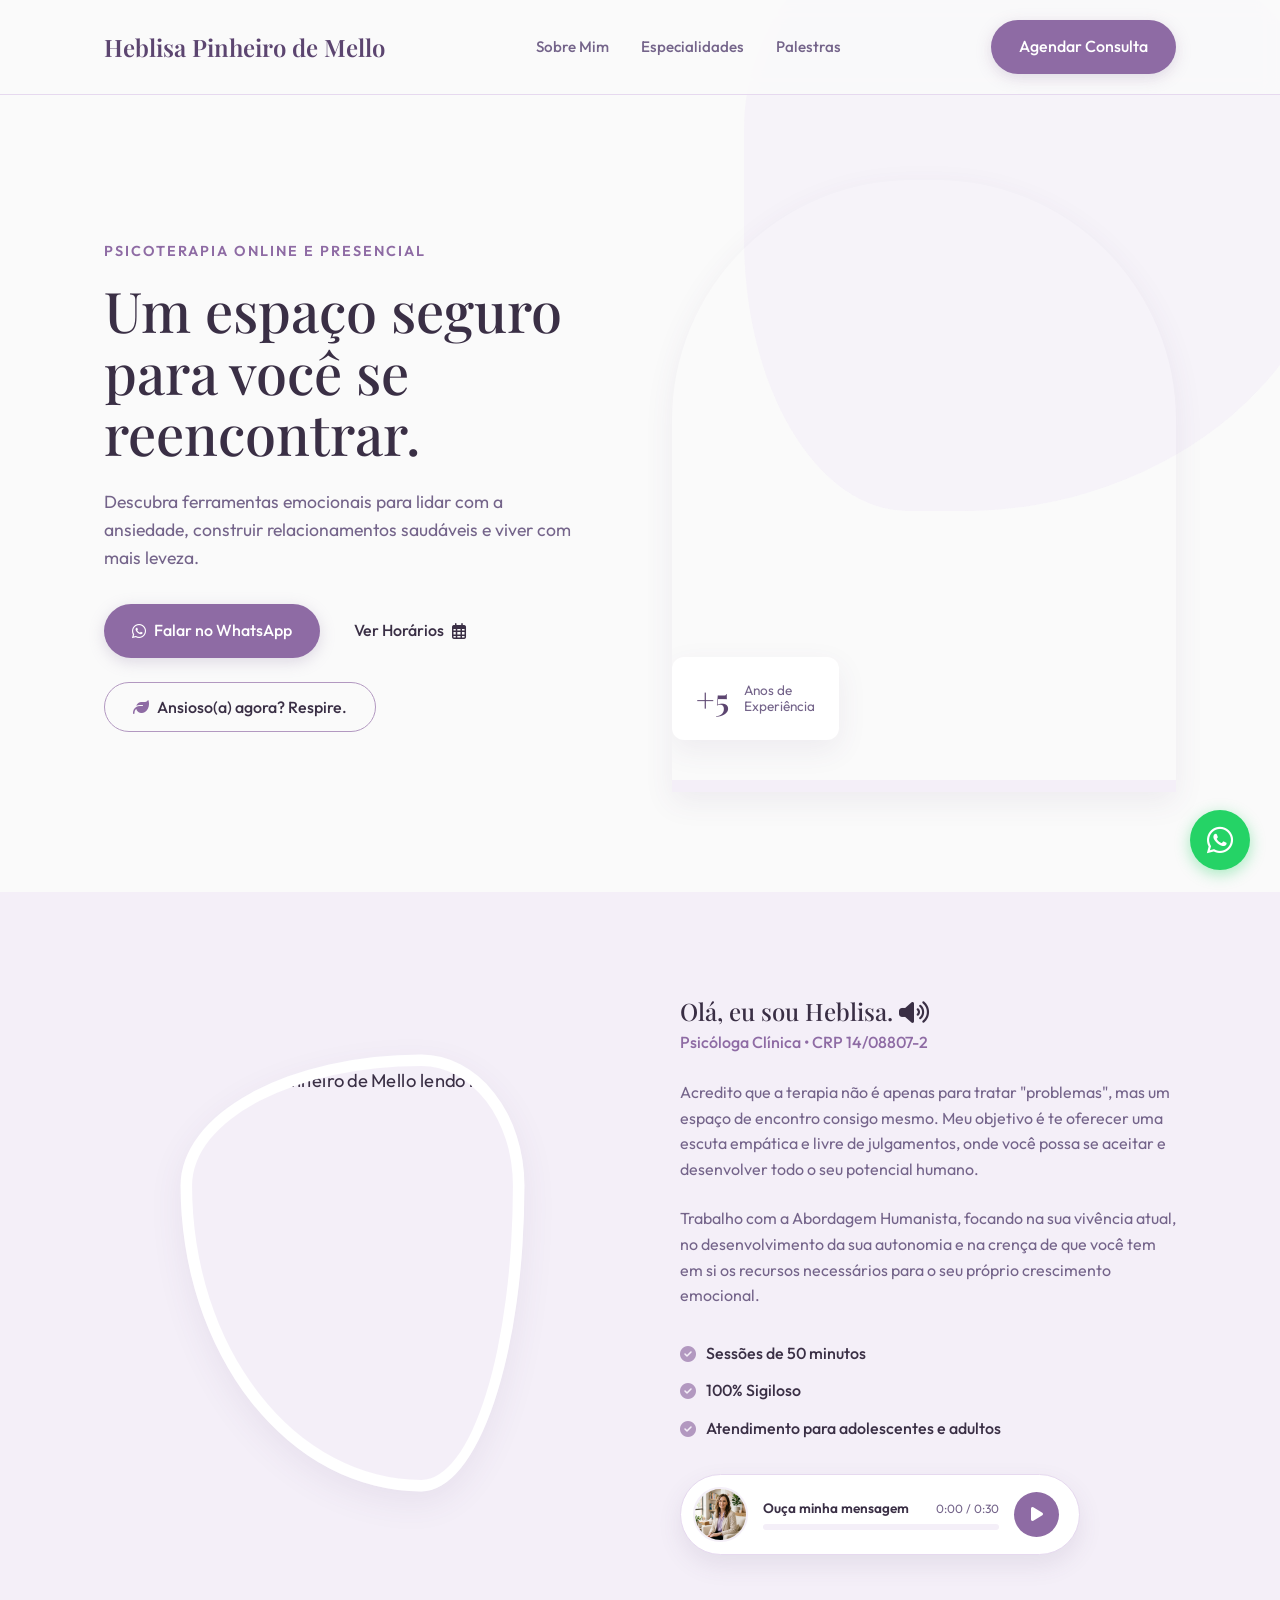
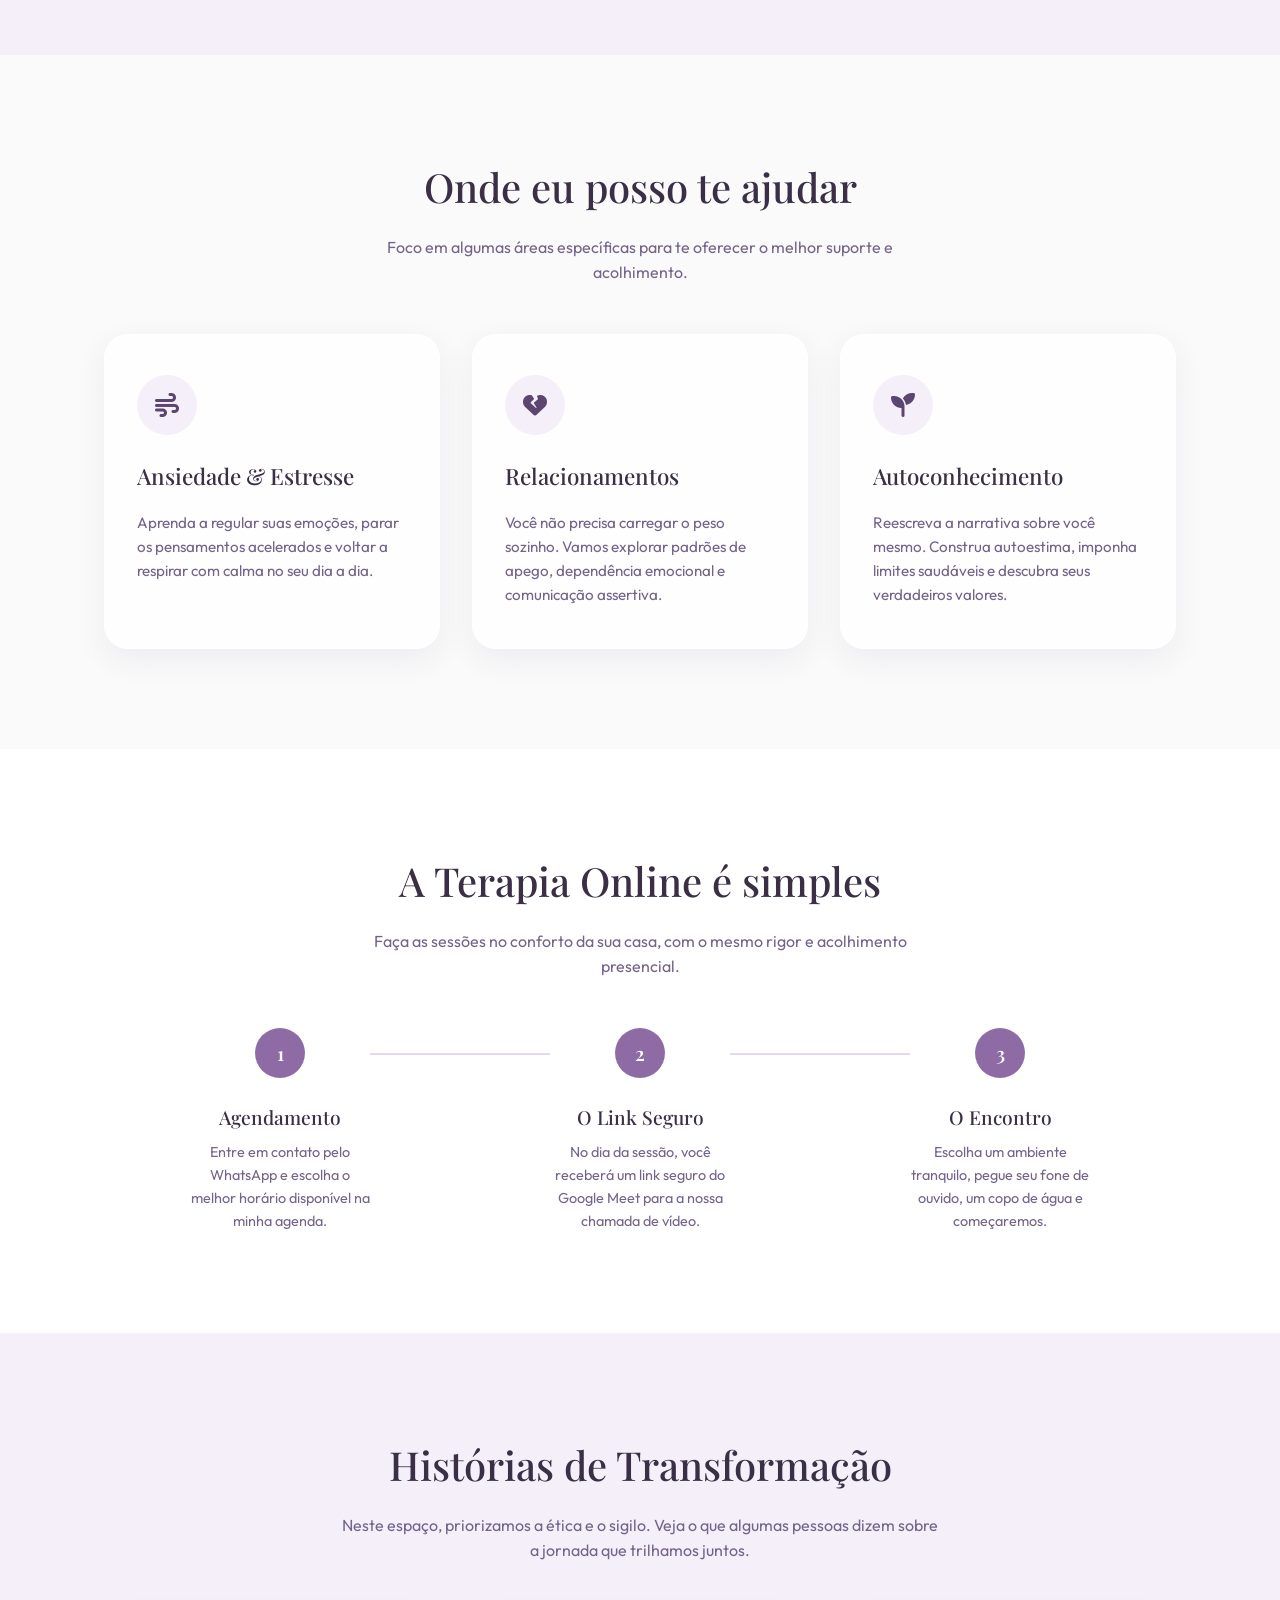
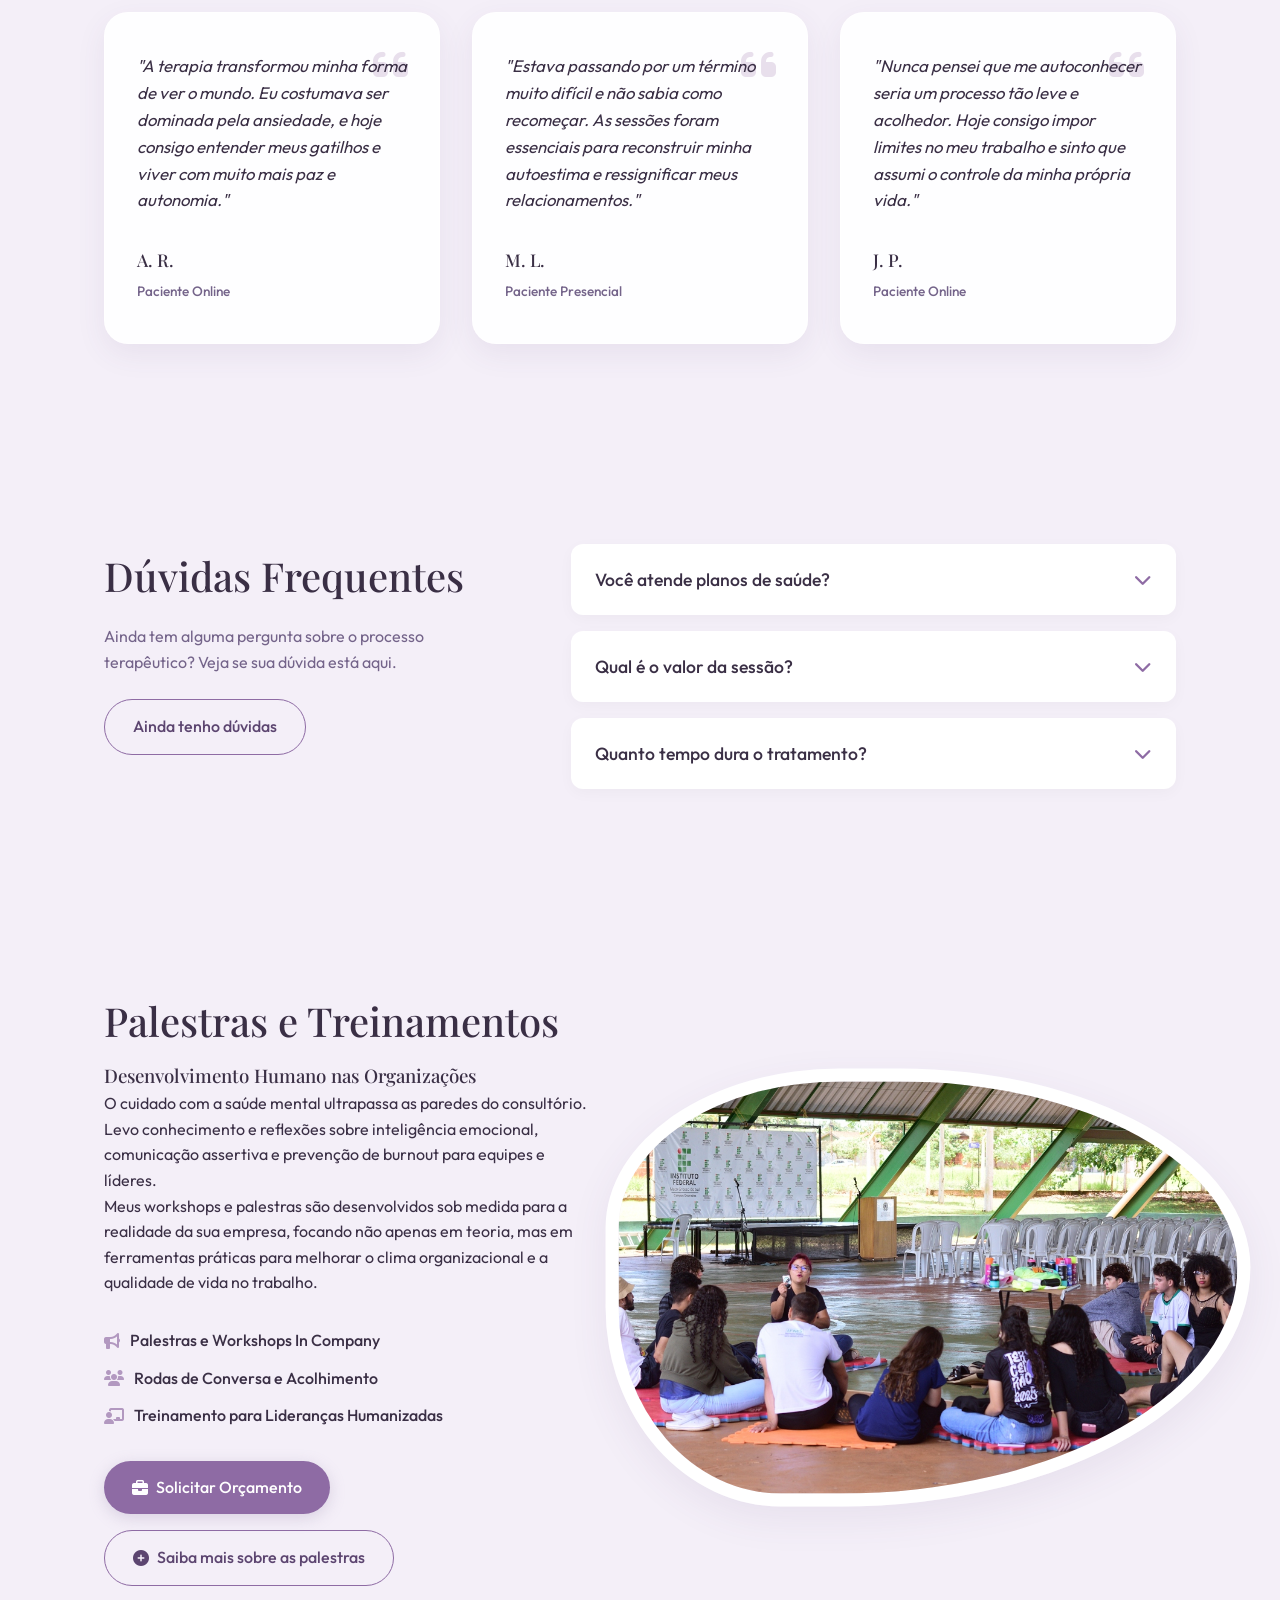
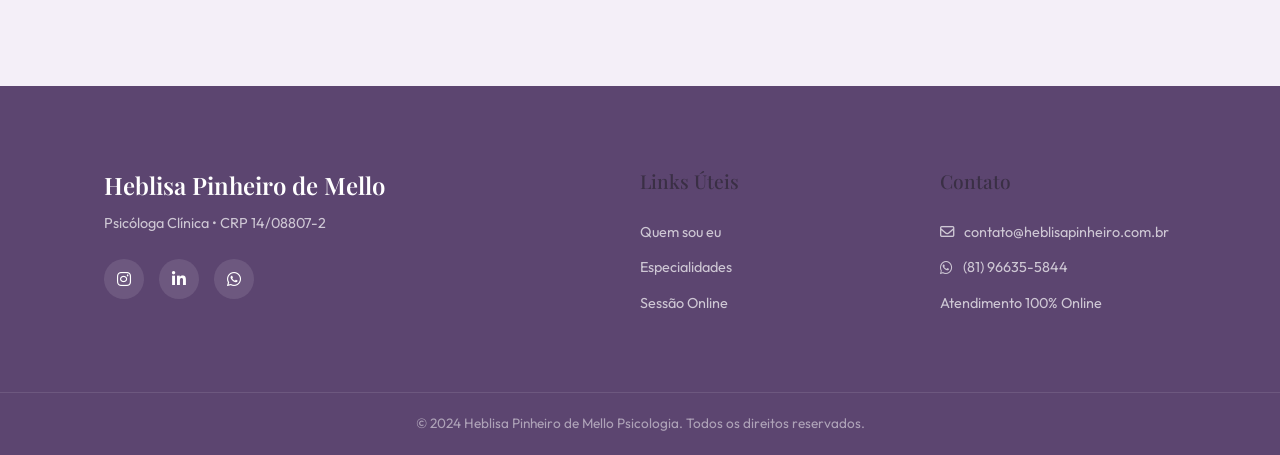
==== commit 219b5657: "nova página palestra e +" ====
--- a/index.html
+++ b/index.html
@@ -63,7 +63,7 @@
             <div class="hero-image">
                 <div class="image-wrapper">
                     <!-- Placeholder de uma imagem de psicóloga suave. -->
-                    <img src="assets/psicologa.jpg" alt="Heblisa Pinheiro de Mello, Psicóloga" id="hero-img">
+                    <img src="assets/hero_vibrant.jpg" alt="Heblisa Pinheiro de Mello com manto colorido" id="hero-img">
                     <div class="experience-badge">
                         <span class="number">+5</span>
                         <span class="text">Anos de<br>Experiência</span>
@@ -77,7 +77,7 @@
     <section id="sobre" class="about">
         <div class="container about-content">
             <div class="about-image reveal">
-                <img src="assets/consultorio.jpg" alt="Ambiente acolhedor de terapia" class="rounded-image">
+                <img src="assets/psicologa_hero.jpg" alt="Heblisa Pinheiro de Mello lendo livros" class="rounded-image">
             </div>
             <div class="about-text reveal">
                 <h2>Olá, eu sou Heblisa. <span class="audio-badge"
@@ -163,6 +163,144 @@
                     <h3>Autoconhecimento</h3>
                     <p>Reescreva a narrativa sobre você mesmo. Construa autoestima, imponha limites saudáveis e descubra
                         seus verdadeiros valores.</p>
+                </div>
+            </div>
+        </div>
+    </section>
+
+
+    <!-- Como Funciona Section -->
+    <section id="como-funciona" class="steps-section">
+        <div class="container">
+            <div class="section-title text-center reveal">
+                <h2>A Terapia Online é simples</h2>
+                <p>Faça as sessões no conforto da sua casa, com o mesmo rigor e acolhimento presencial.</p>
+            </div>
+
+            <div class="steps-container">
+                <div class="step reveal">
+                    <div class="step-number">1</div>
+                    <div class="step-content">
+                        <h3>Agendamento</h3>
+                        <p>Entre em contato pelo WhatsApp e escolha o melhor horário disponível na minha agenda.</p>
+                    </div>
+                </div>
+                <div class="step-line"></div>
+                <div class="step reveal delay-1">
+                    <div class="step-number">2</div>
+                    <div class="step-content">
+                        <h3>O Link Seguro</h3>
+                        <p>No dia da sessão, você receberá um link seguro do Google Meet para a nossa chamada de vídeo.
+                        </p>
+                    </div>
+                </div>
+                <div class="step-line"></div>
+                <div class="step reveal delay-2">
+                    <div class="step-number">3</div>
+                    <div class="step-content">
+                        <h3>O Encontro</h3>
+                        <p>Escolha um ambiente tranquilo, pegue seu fone de ouvido, um copo de água e começaremos.</p>
+                    </div>
+                </div>
+            </div>
+        </div>
+    </section>
+
+    <!-- Depoimentos Section -->
+    <section id="depoimentos" class="testimonials-section">
+        <div class="container">
+            <div class="section-title text-center reveal">
+                <h2>Histórias de Transformação</h2>
+                <p>Neste espaço, priorizamos a ética e o sigilo. Veja o que algumas pessoas dizem sobre a jornada que
+                    trilhamos juntos.</p>
+            </div>
+
+            <div class="testimonials-slider reveal">
+                <!-- Depoimento 1 -->
+                <div class="testimonial-card">
+                    <div class="quote-icon"><i class="fas fa-quote-left"></i></div>
+                    <p class="testimonial-text">"A terapia transformou minha forma de ver o mundo. Eu costumava ser
+                        dominada pela ansiedade, e hoje consigo entender meus gatilhos e viver com muito mais paz e
+                        autonomia."</p>
+                    <div class="client-info">
+                        <h4>A. R.</h4>
+                        <span>Paciente Online</span>
+                    </div>
+                </div>
+
+                <!-- Depoimento 2 -->
+                <div class="testimonial-card">
+                    <div class="quote-icon"><i class="fas fa-quote-left"></i></div>
+                    <p class="testimonial-text">"Estava passando por um término muito difícil e não sabia como
+                        recomeçar. As sessões foram essenciais para reconstruir minha autoestima e ressignificar meus
+                        relacionamentos."</p>
+                    <div class="client-info">
+                        <h4>M. L.</h4>
+                        <span>Paciente Presencial</span>
+                    </div>
+                </div>
+
+                <!-- Depoimento 3 -->
+                <div class="testimonial-card">
+                    <div class="quote-icon"><i class="fas fa-quote-left"></i></div>
+                    <p class="testimonial-text">"Nunca pensei que me autoconhecer seria um processo tão leve e
+                        acolhedor. Hoje consigo impor limites no meu trabalho e sinto que assumi o controle da minha
+                        própria vida."</p>
+                    <div class="client-info">
+                        <h4>J. P.</h4>
+                        <span>Paciente Online</span>
+                    </div>
+                </div>
+            </div>
+        </div>
+    </section>
+
+    <!-- FAQ Section -->
+    <section id="faq" class="faq-section">
+        <div class="container faq-container reveal">
+            <div class="faq-text">
+                <h2>Dúvidas Frequentes</h2>
+                <p>Ainda tem alguma pergunta sobre o processo terapêutico? Veja se sua dúvida está aqui.</p>
+                <a href="https://wa.me/5581966355844" target="_blank" class="btn btn-outline"
+                    style="margin-top: 1.5rem;">Ainda tenho dúvidas</a>
+            </div>
+
+            <div class="accordion">
+                <div class="accordion-item">
+                    <button class="accordion-header">
+                        Você atende planos de saúde?
+                        <i class="fas fa-chevron-down"></i>
+                    </button>
+                    <div class="accordion-content">
+                        <p>Meu atendimento é exclusivamente particular. No entanto, forneço recibos com o meu número de
+                            CRP para que você possa solicitar o reembolso ao seu plano de saúde, caso ele ofereça esse
+                            benefício.</p>
+                    </div>
+                </div>
+
+                <div class="accordion-item">
+                    <button class="accordion-header">
+                        Qual é o valor da sessão?
+                        <i class="fas fa-chevron-down"></i>
+                    </button>
+                    <div class="accordion-content">
+                        <p>Por diretrizes do Conselho Federal de Psicologia, não divulgo valores no site. Mas você pode
+                            me chamar no WhatsApp que enviarei todas as informações de investimento e opções de pacotes
+                            mensais, sem compromisso.</p>
+                    </div>
+                </div>
+
+                <div class="accordion-item">
+                    <button class="accordion-header">
+                        Quanto tempo dura o tratamento?
+                        <i class="fas fa-chevron-down"></i>
+                    </button>
+                    <div class="accordion-content">
+                        <p>Cada pessoa tem um tempo único. Na Abordagem Humanista, não existe um prazo pré-determinado
+                            ou respostas prontas. O ritmo do tratamento acompanha as suas necessidades, respeitando o
+                            seu tempo de elaboração, autoconhecimento e desenvolvimento emocional. Estarei ao seu lado
+                            durante toda a jornada.</p>
+                    </div>
                 </div>
             </div>
         </div>
@@ -198,8 +336,8 @@
                         <i class="fas fa-briefcase"></i> Solicitar Orçamento
                     </a>
 
-                    <a href="https://www.linkedin.com/in/seu-perfil/" target="_blank" class="btn btn-outline">
-                        <i class="fab fa-linkedin"></i> Ver Perfil Completo
+                    <a href="palestras.html" class="btn btn-outline">
+                        <i class="fas fa-plus-circle"></i> Saiba mais sobre as palestras
                     </a>
                 </div>
             </div>
@@ -210,142 +348,6 @@
         </div>
     </section>
 
-    <!-- Como Funciona Section -->
-    <section id="como-funciona" class="steps-section">
-        <div class="container">
-            <div class="section-title text-center reveal">
-                <h2>A Terapia Online é simples</h2>
-                <p>Faça as sessões no conforto da sua casa, com o mesmo rigor e acolhimento presencial.</p>
-            </div>
-
-            <div class="steps-container">
-                <div class="step reveal">
-                    <div class="step-number">1</div>
-                    <div class="step-content">
-                        <h3>Agendamento</h3>
-                        <p>Entre em contato pelo WhatsApp e escolha o melhor horário disponível na minha agenda.</p>
-                    </div>
-                </div>
-                <div class="step-line"></div>
-                <div class="step reveal delay-1">
-                    <div class="step-number">2</div>
-                    <div class="step-content">
-                        <h3>O Link Seguro</h3>
-                        <p>No dia da sessão, você receberá um link seguro do Google Meet para a nossa chamada de vídeo.
-                        </p>
-                    </div>
-                </div>
-                <div class="step-line"></div>
-                <div class="step reveal delay-2">
-                    <div class="step-number">3</div>
-                    <div class="step-content">
-                        <h3>O Encontro</h3>
-                        <p>Escolha um ambiente tranquilo, pegue seu fone de ouvido, um copo de água e começaremos.</p>
-                    </div>
-                </div>
-            </div>
-        </div>
-    </section>
-
-    <!-- Depoimentos Section -->
-    <section id="depoimentos" class="testimonials-section">
-        <div class="container">
-            <div class="section-title text-center reveal">
-                <h2>Histórias de Transformação</h2>
-                <p>Neste espaço, priorizamos a ética e o sigilo. Veja o que algumas pessoas dizem sobre a jornada que
-                    trilhamos juntos.</p>
-            </div>
-
-            <div class="testimonials-slider reveal">
-                <!-- Depoimento 1 -->
-                <div class="testimonial-card">
-                    <div class="quote-icon"><i class="fas fa-quote-left"></i></div>
-                    <p class="testimonial-text">"A terapia transformou minha forma de ver o mundo. Eu costumava ser
-                        dominada pela ansiedade, e hoje consigo entender meus gatilhos e viver com muito mais paz e
-                        autonomia."</p>
-                    <div class="client-info">
-                        <h4>A. R.</h4>
-                        <span>Paciente Online</span>
-                    </div>
-                </div>
-
-                <!-- Depoimento 2 -->
-                <div class="testimonial-card">
-                    <div class="quote-icon"><i class="fas fa-quote-left"></i></div>
-                    <p class="testimonial-text">"Estava passando por um término muito difícil e não sabia como
-                        recomeçar. As sessões foram essenciais para reconstruir minha autoestima e ressignificar meus
-                        relacionamentos."</p>
-                    <div class="client-info">
-                        <h4>M. L.</h4>
-                        <span>Paciente Presencial</span>
-                    </div>
-                </div>
-
-                <!-- Depoimento 3 -->
-                <div class="testimonial-card">
-                    <div class="quote-icon"><i class="fas fa-quote-left"></i></div>
-                    <p class="testimonial-text">"Nunca pensei que me autoconhecer seria um processo tão leve e
-                        acolhedor. Hoje consigo impor limites no meu trabalho e sinto que assumi o controle da minha
-                        própria vida."</p>
-                    <div class="client-info">
-                        <h4>J. P.</h4>
-                        <span>Paciente Online</span>
-                    </div>
-                </div>
-            </div>
-        </div>
-    </section>
-
-    <!-- FAQ Section -->
-    <section id="faq" class="faq-section">
-        <div class="container faq-container reveal">
-            <div class="faq-text">
-                <h2>Dúvidas Frequentes</h2>
-                <p>Ainda tem alguma pergunta sobre o processo terapêutico? Veja se sua dúvida está aqui.</p>
-                <a href="https://wa.me/5581966355844" target="_blank" class="btn btn-outline"
-                    style="margin-top: 1.5rem;">Ainda tenho dúvidas</a>
-            </div>
-
-            <div class="accordion">
-                <div class="accordion-item">
-                    <button class="accordion-header">
-                        Você atende planos de saúde?
-                        <i class="fas fa-chevron-down"></i>
-                    </button>
-                    <div class="accordion-content">
-                        <p>Meu atendimento é exclusivamente particular. No entanto, forneço recibos com o meu número de
-                            CRP para que você possa solicitar o reembolso ao seu plano de saúde, caso ele ofereça esse
-                            benefício.</p>
-                    </div>
-                </div>
-
-                <div class="accordion-item">
-                    <button class="accordion-header">
-                        Qual é o valor da sessão?
-                        <i class="fas fa-chevron-down"></i>
-                    </button>
-                    <div class="accordion-content">
-                        <p>Por diretrizes do Conselho Federal de Psicologia, não divulgo valores no site. Mas você pode
-                            me chamar no WhatsApp que enviarei todas as informações de investimento e opções de pacotes
-                            mensais, sem compromisso.</p>
-                    </div>
-                </div>
-
-                <div class="accordion-item">
-                    <button class="accordion-header">
-                        Quanto tempo dura o tratamento?
-                        <i class="fas fa-chevron-down"></i>
-                    </button>
-                    <div class="accordion-content">
-                        <p>Cada pessoa tem um tempo único. Na Abordagem Humanista, não existe um prazo pré-determinado
-                            ou respostas prontas. O ritmo do tratamento acompanha as suas necessidades, respeitando o
-                            seu tempo de elaboração, autoconhecimento e desenvolvimento emocional. Estarei ao seu lado
-                            durante toda a jornada.</p>
-                    </div>
-                </div>
-            </div>
-        </div>
-    </section>
 
     <!-- Footer -->
     <footer>
@@ -354,9 +356,9 @@
                 <a href="#" class="logo">Heblisa Pinheiro de Mello</a>
                 <p>Psicóloga Clínica • CRP 14/08807-2</p>
                 <div class="social-links">
-                    <a href="#"><i class="fab fa-instagram"></i></a>
-                    <a href="#"><i class="fab fa-linkedin-in"></i></a>
-                    <a href="#"><i class="fab fa-whatsapp"></i></a>
+                    <a href="https://www.instagram.com/seu-perfil" target="_blank"><i class="fab fa-instagram"></i></a>
+                    <a href="https://www.linkedin.com/in/seu-perfil" target="_blank"><i class="fab fa-linkedin-in"></i></a>
+                    <a href="https://wa.me/5581966355844" target="_blank"><i class="fab fa-whatsapp"></i></a>
                 </div>
             </div>
             <div class="footer-links">
--- a/style.css
+++ b/style.css
@@ -260,20 +260,25 @@
     gap: 1.5rem;
 }
 
-/* Imagem da Hero com Estilo Orgânico */
 .image-wrapper {
     position: relative;
+    overflow: hidden;
+    border-radius: 240px 240px 0 0;
+    box-shadow: var(--shadow);
+    border-bottom: 12px solid var(--primary-light);
+    animation: float-hero 6s ease-in-out infinite; /* Animação agora no container */
 }
 
 #hero-img {
     width: 100%;
-    max-width: 450px;
+    max-width: 480px;
+    height: 600px;
+    object-fit: cover;
+    object-position: center 20%; 
+    transform: scale(1.35); /* Ajustado a pedido: diminuição de mais 15% */
     margin-left: auto;
     margin-right: auto;
-    border-radius: 200px 200px 0 0;
-    box-shadow: var(--shadow);
-    border-bottom: 12px solid var(--primary-light);
-    animation: float-hero 6s ease-in-out infinite;
+    transition: transform 0.5s ease;
 }
 
 @keyframes float-hero {
@@ -350,9 +355,19 @@
 }
 
 .about-image img {
-    border-radius: 30% 70% 70% 30% / 30% 30% 70% 70%;
+    border-radius: 70% 30% 30% 70% / 30% 30% 70% 70%; /* Formato invertido */
     box-shadow: var(--shadow);
-    max-width: 90%;
+    max-width: 100%;
+    height: 380px; /* Reduzido 15% conforme pedido */
+    object-fit: cover;
+    object-position: 85% center; 
+    transform: scale(1.15); /* Reduzido 15% conforme pedido */
+    border: 10px solid white;
+    transition: var(--transition);
+}
+
+.about-image img:hover {
+    transform: scale(1.2) rotate(-1deg);
 }
 
 /* Palestras Section */
@@ -375,8 +390,14 @@
 .lecture-image img {
     border-radius: 40% 60% 70% 30% / 40% 50% 60% 50%; /* Forma orgânica como blob */
     box-shadow: var(--shadow);
-    max-width: 90%; /* Aumentado a pedido para preencher melhor o grid */
-    border-bottom: 8px solid var(--primary); /* Detalhe colorido em baixo */
+    max-width: 100%;
+    transform: scale(1.3); /* Aumentado mais 20% conforme pedido */
+    border: 10px solid white; 
+    transition: var(--transition);
+}
+
+.lecture-image img:hover {
+    transform: scale(1.35) rotate(-1deg);
 }
 
 .lecture-text h2 {
@@ -1001,7 +1022,8 @@
 .breathe-text {
     font-size: 2rem;
     color: var(--primary-dark);
-    margin-top: 2rem;
+    margin-top: 5rem;
+    font-family: var(--font-heading);
 }
 
 /* Mandala Styles */
@@ -1057,27 +1079,29 @@
 }
 
 .close-breathe {
-    position: absolute;
-    top: 20px;
-    right: 20px;
+    position: fixed;
+    top: 30px;
+    right: 30px;
     background: white;
-    width: 40px;
-    height: 40px;
+    width: 50px;
+    height: 50px;
     border-radius: 50%;
     border: none;
-    font-size: 1.2rem;
+    font-size: 1.5rem;
     cursor: pointer;
     color: var(--primary-dark);
     display: flex;
     align-items: center;
     justify-content: center;
-    box-shadow: var(--shadow);
+    box-shadow: 0 5px 20px rgba(0,0,0,0.1);
+    z-index: 3000;
     transition: var(--transition);
 }
 
 .close-breathe:hover {
-    transform: scale(1.1);
+    transform: scale(1.1) rotate(90deg);
     color: var(--primary);
+    background: var(--primary-light);
 }
 
 @keyframes fade-in {
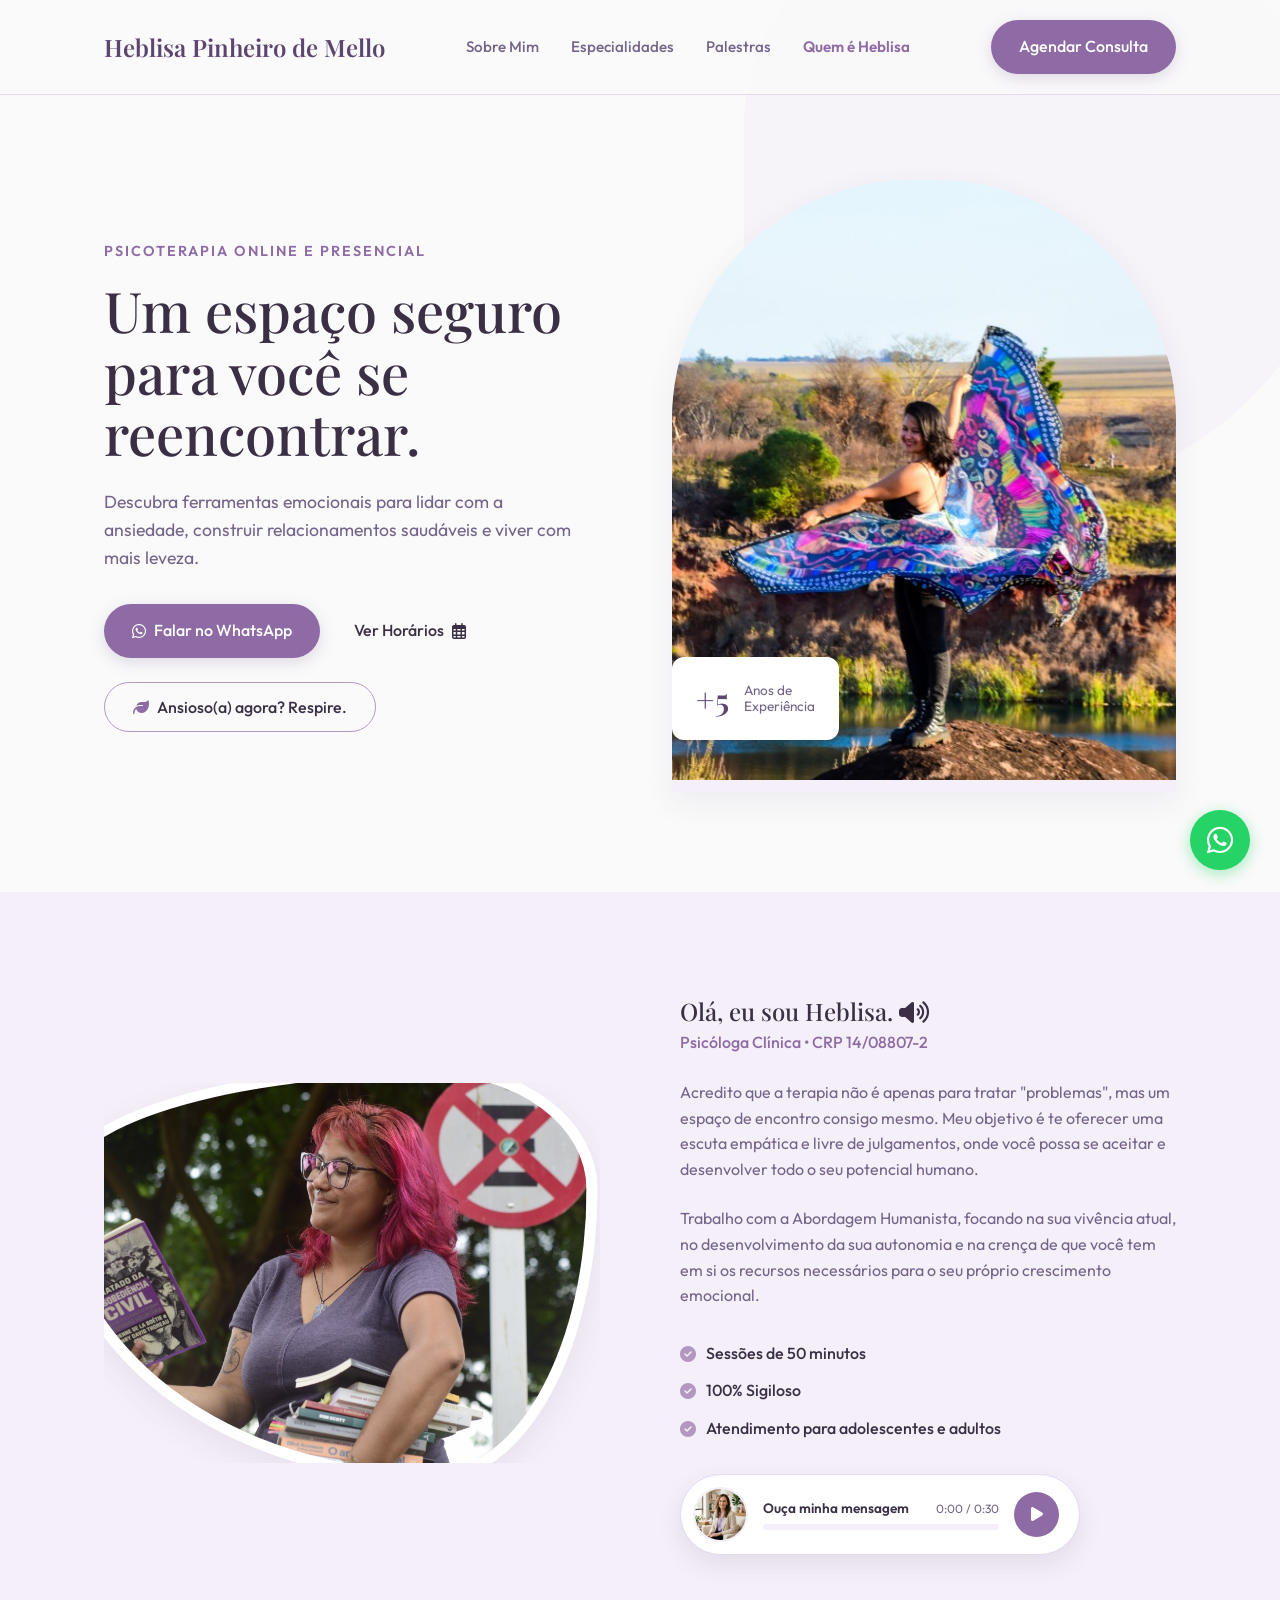
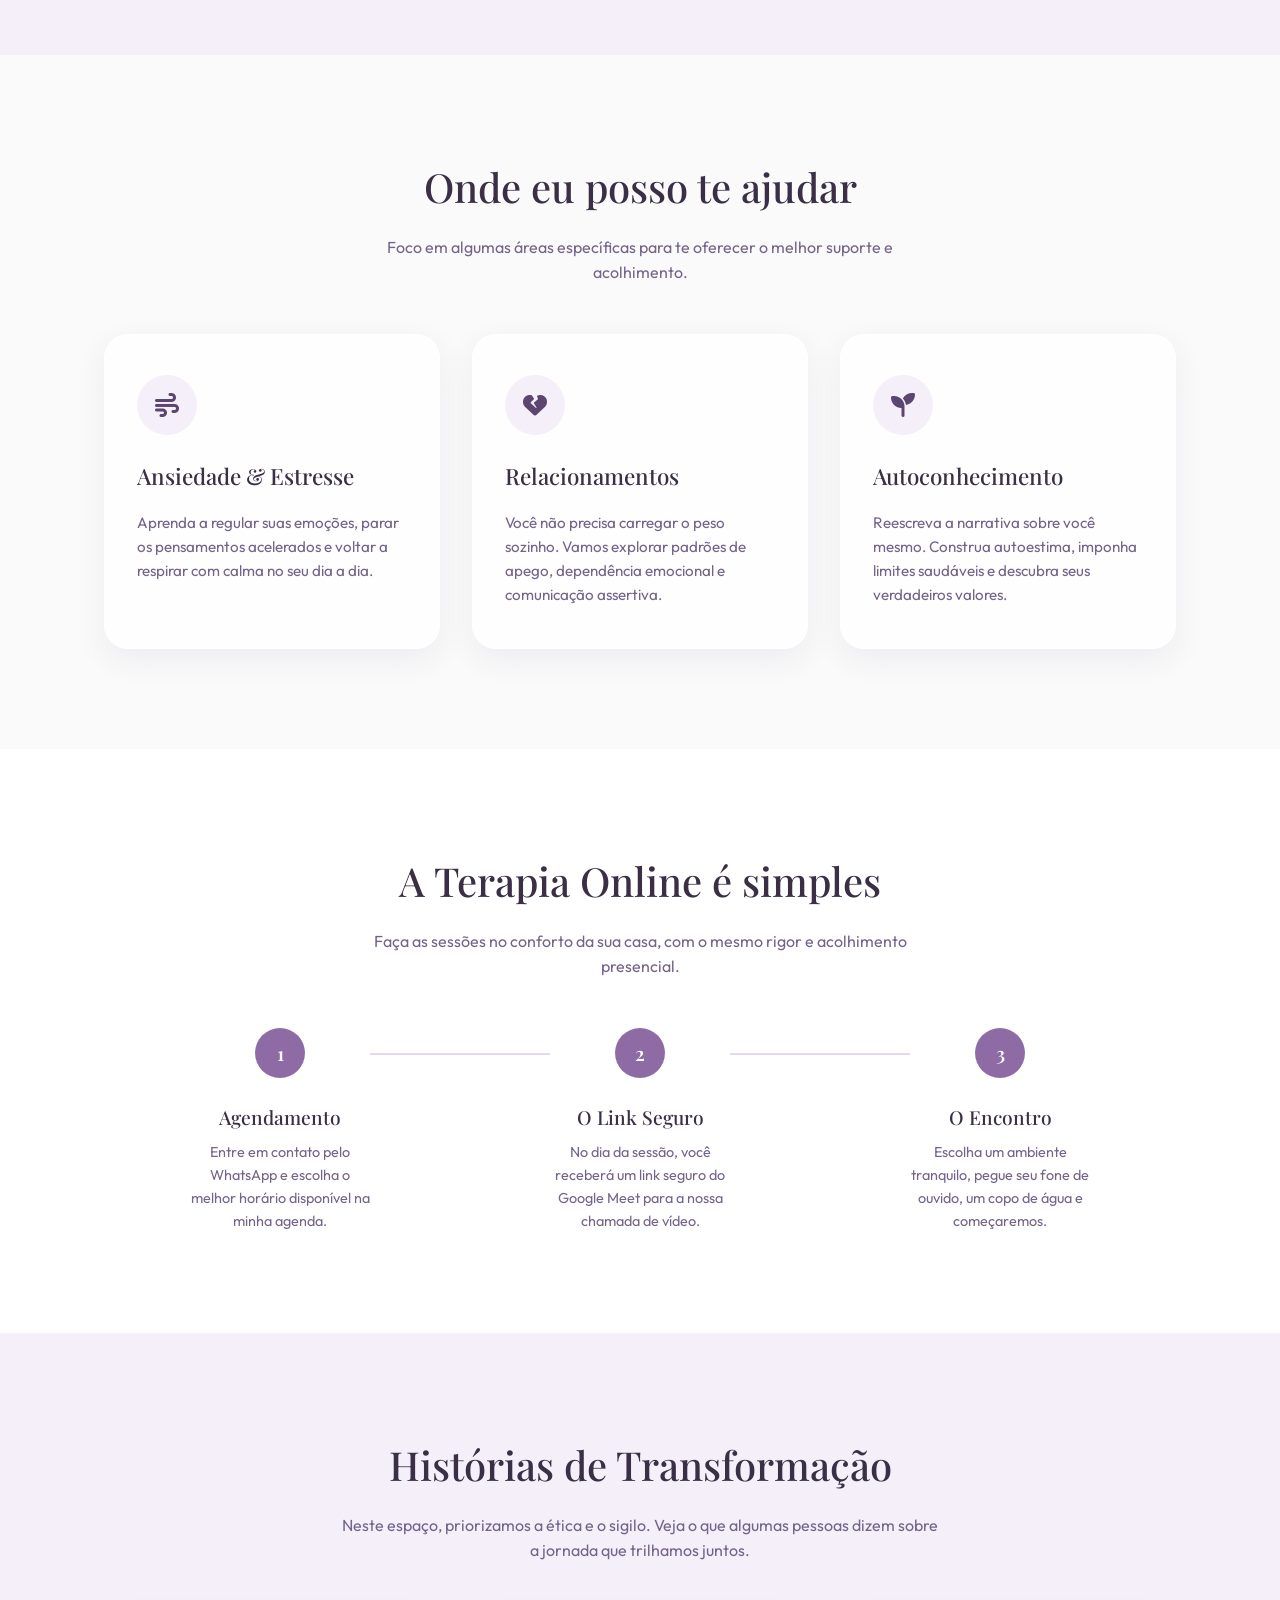
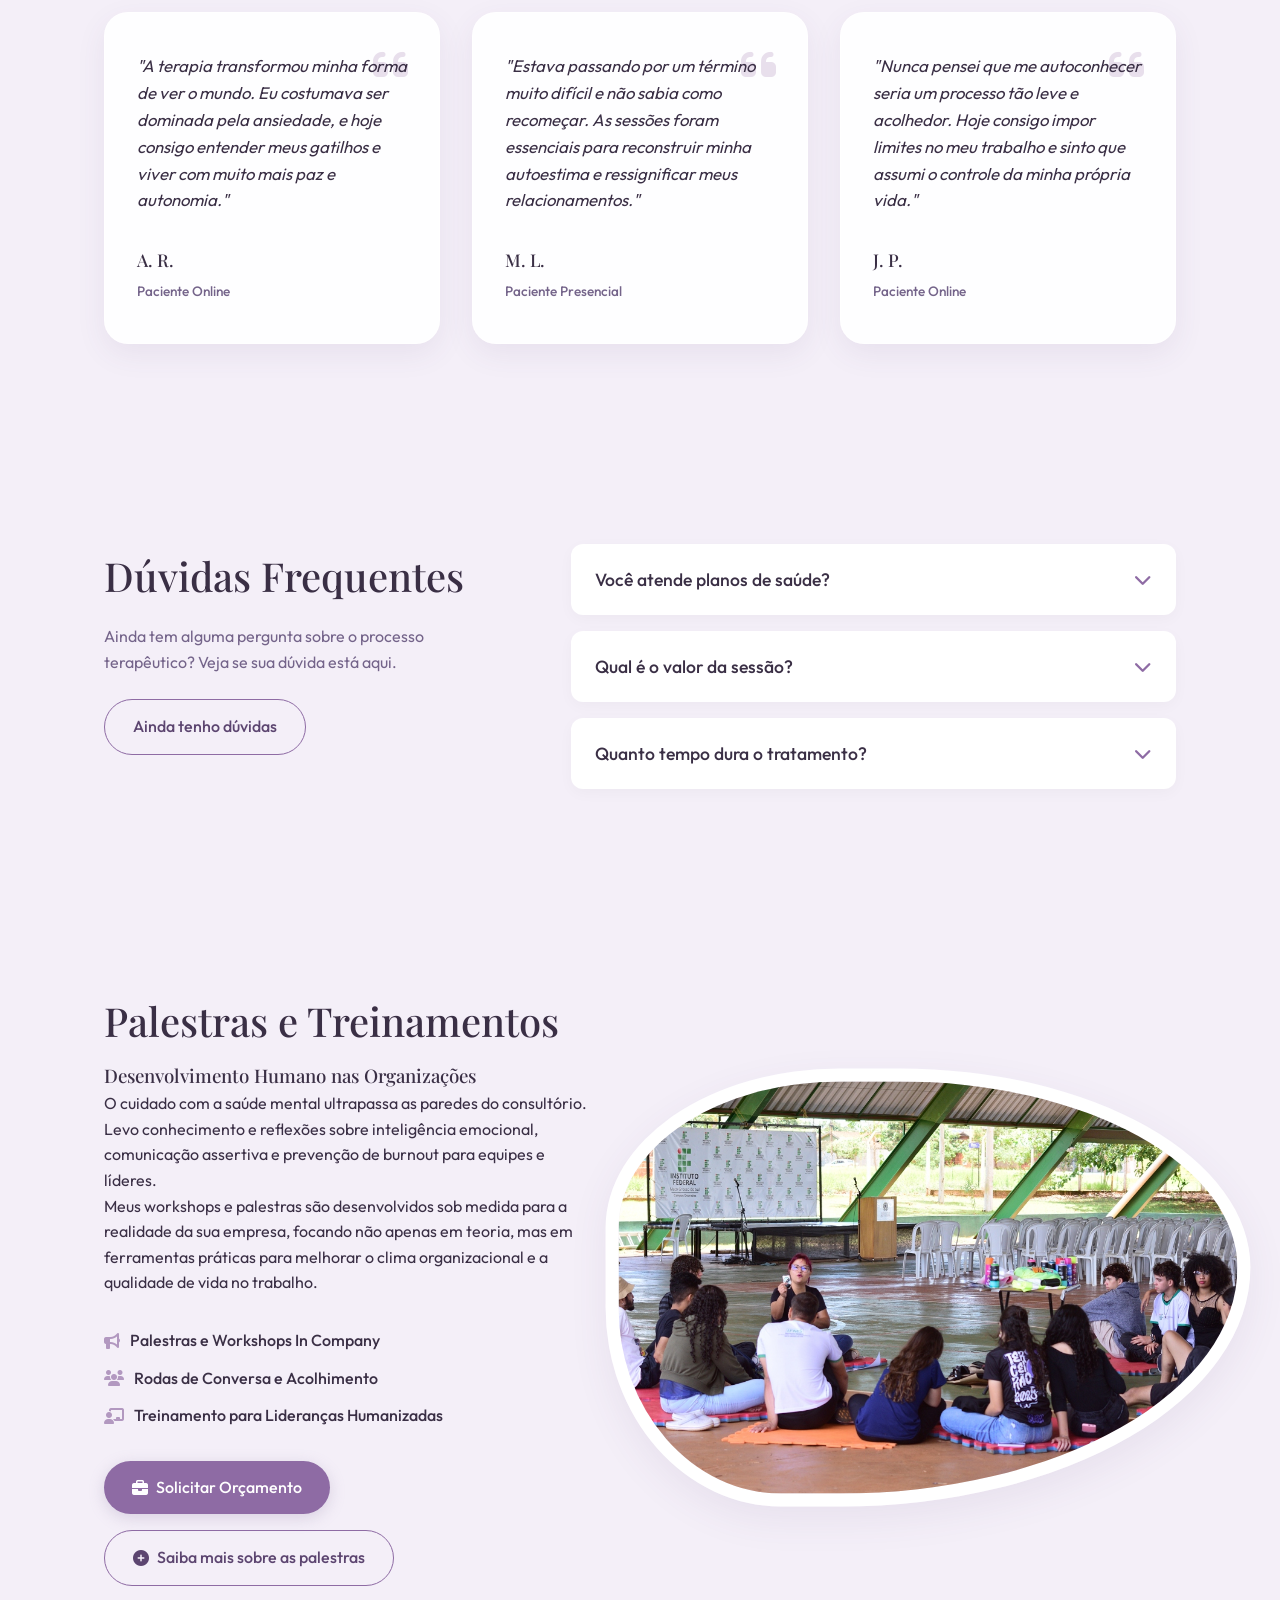
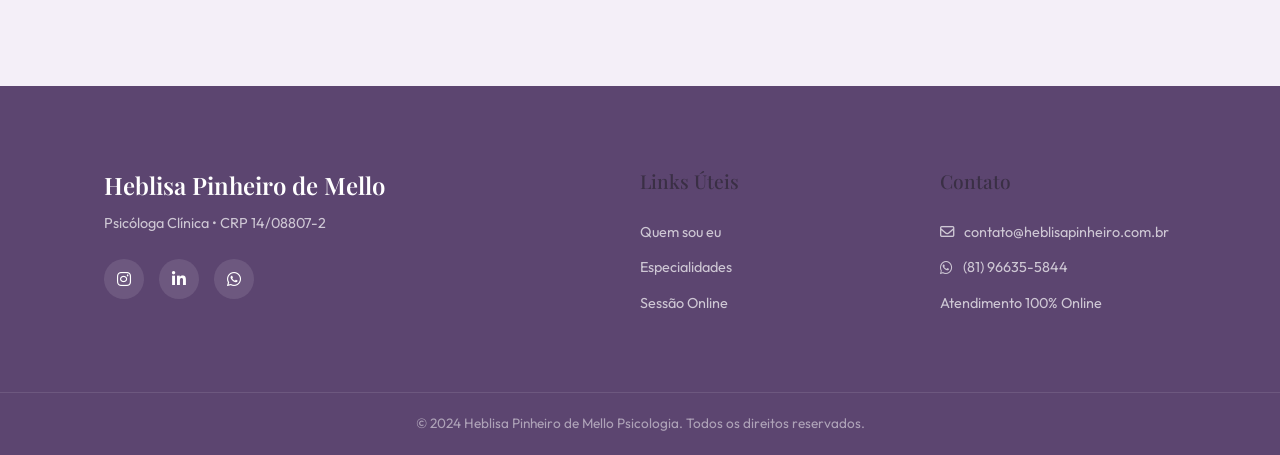
==== commit b2e1c72b: "quem sou eu" ====
--- a/index.html
+++ b/index.html
@@ -29,6 +29,7 @@
                 <a href="#sobre">Sobre Mim</a>
                 <a href="#especialidades">Especialidades</a>
                 <a href="#palestras">Palestras</a>
+                <a href="quem-sou.html" style="color: var(--primary); font-weight: 600;" class="nav-highlight">Quem é Heblisa</a>
             </nav>
             <div class="nav-actions">
                 <a href="https://calendly.com/sua-conta" target="_blank" class="btn btn-primary"
@@ -76,8 +77,8 @@
     <!-- Sobre Section -->
     <section id="sobre" class="about">
         <div class="container about-content">
-            <div class="about-image reveal">
-                <img src="assets/psicologa_hero.jpg" alt="Heblisa Pinheiro de Mello lendo livros" class="rounded-image">
+            <div class="about-image reveal" style="overflow: hidden; border-radius: var(--border-radius-lg);">
+                <img src="assets/psicologa_hero.jpg" alt="Heblisa Pinheiro de Mello lendo livros" class="rounded-image" style="transform: scale(1.1) translateX(-5%);">
             </div>
             <div class="about-text reveal">
                 <h2>Olá, eu sou Heblisa. <span class="audio-badge"
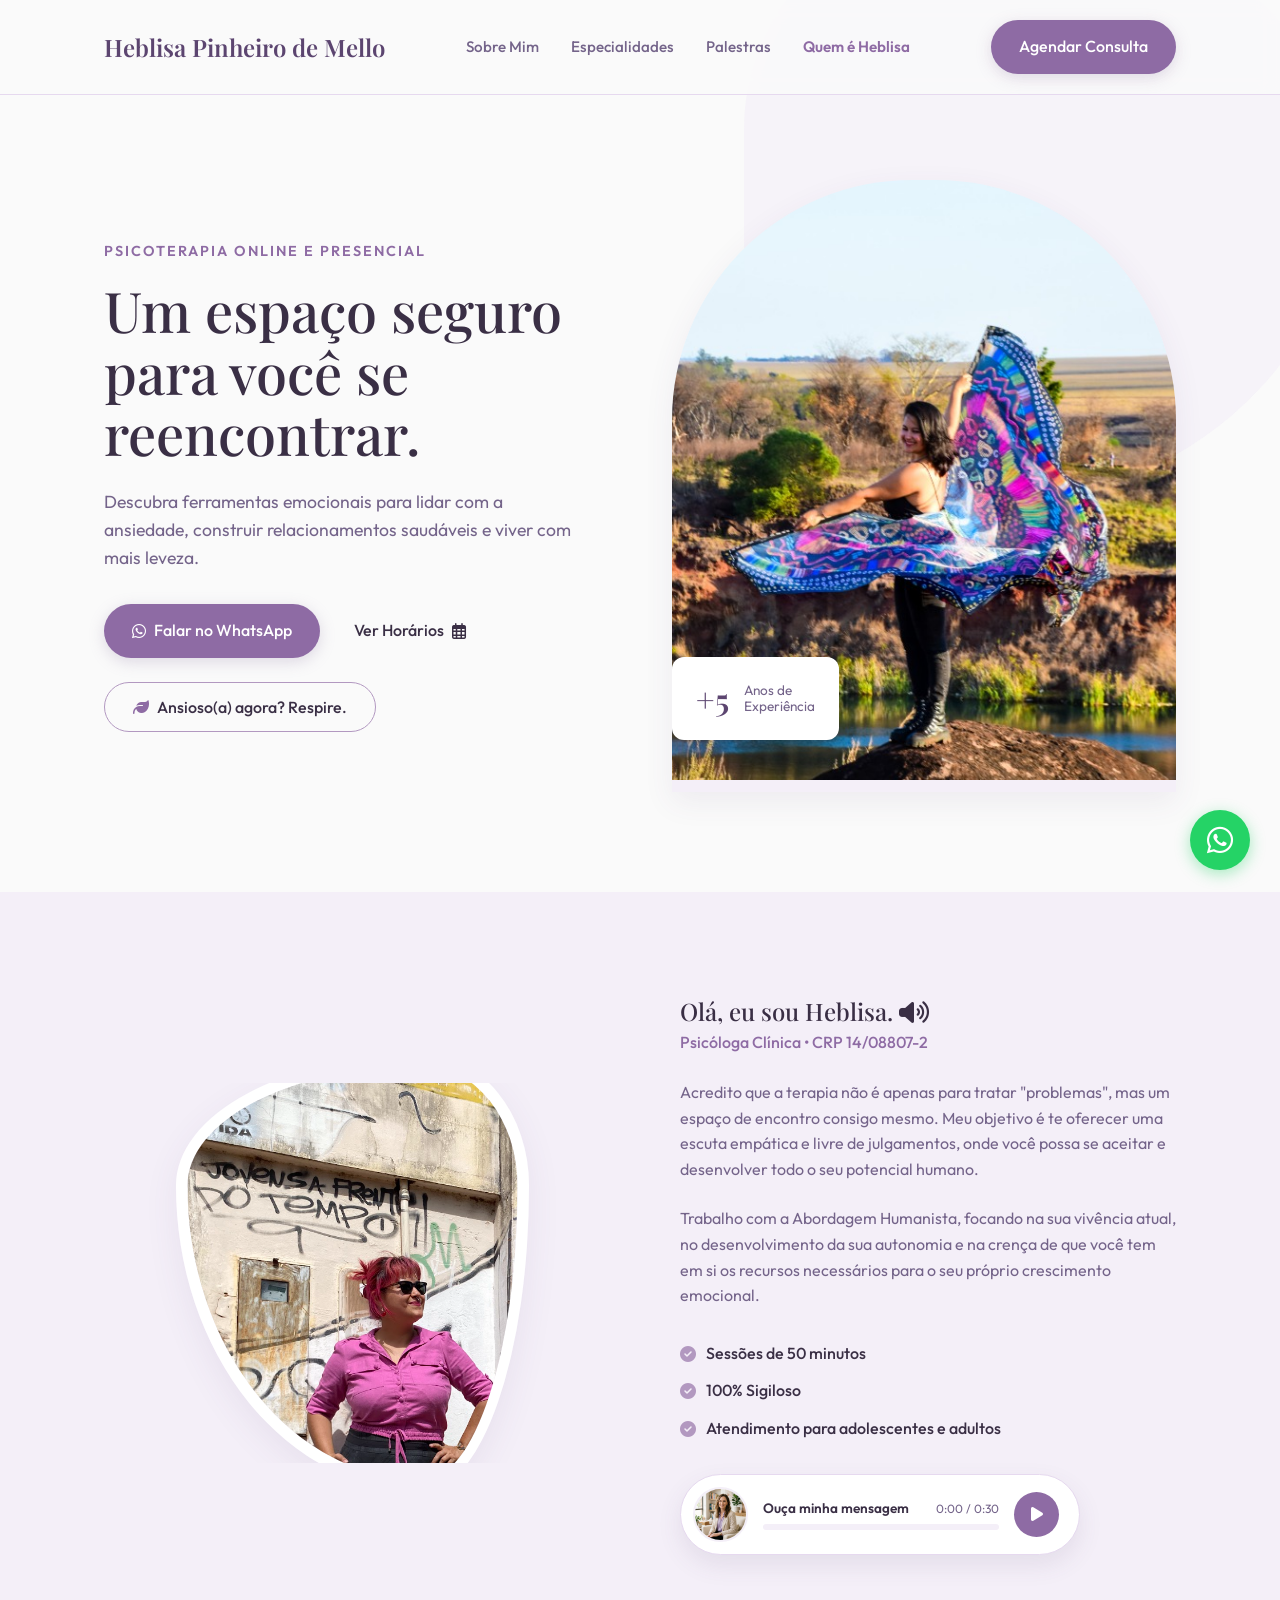
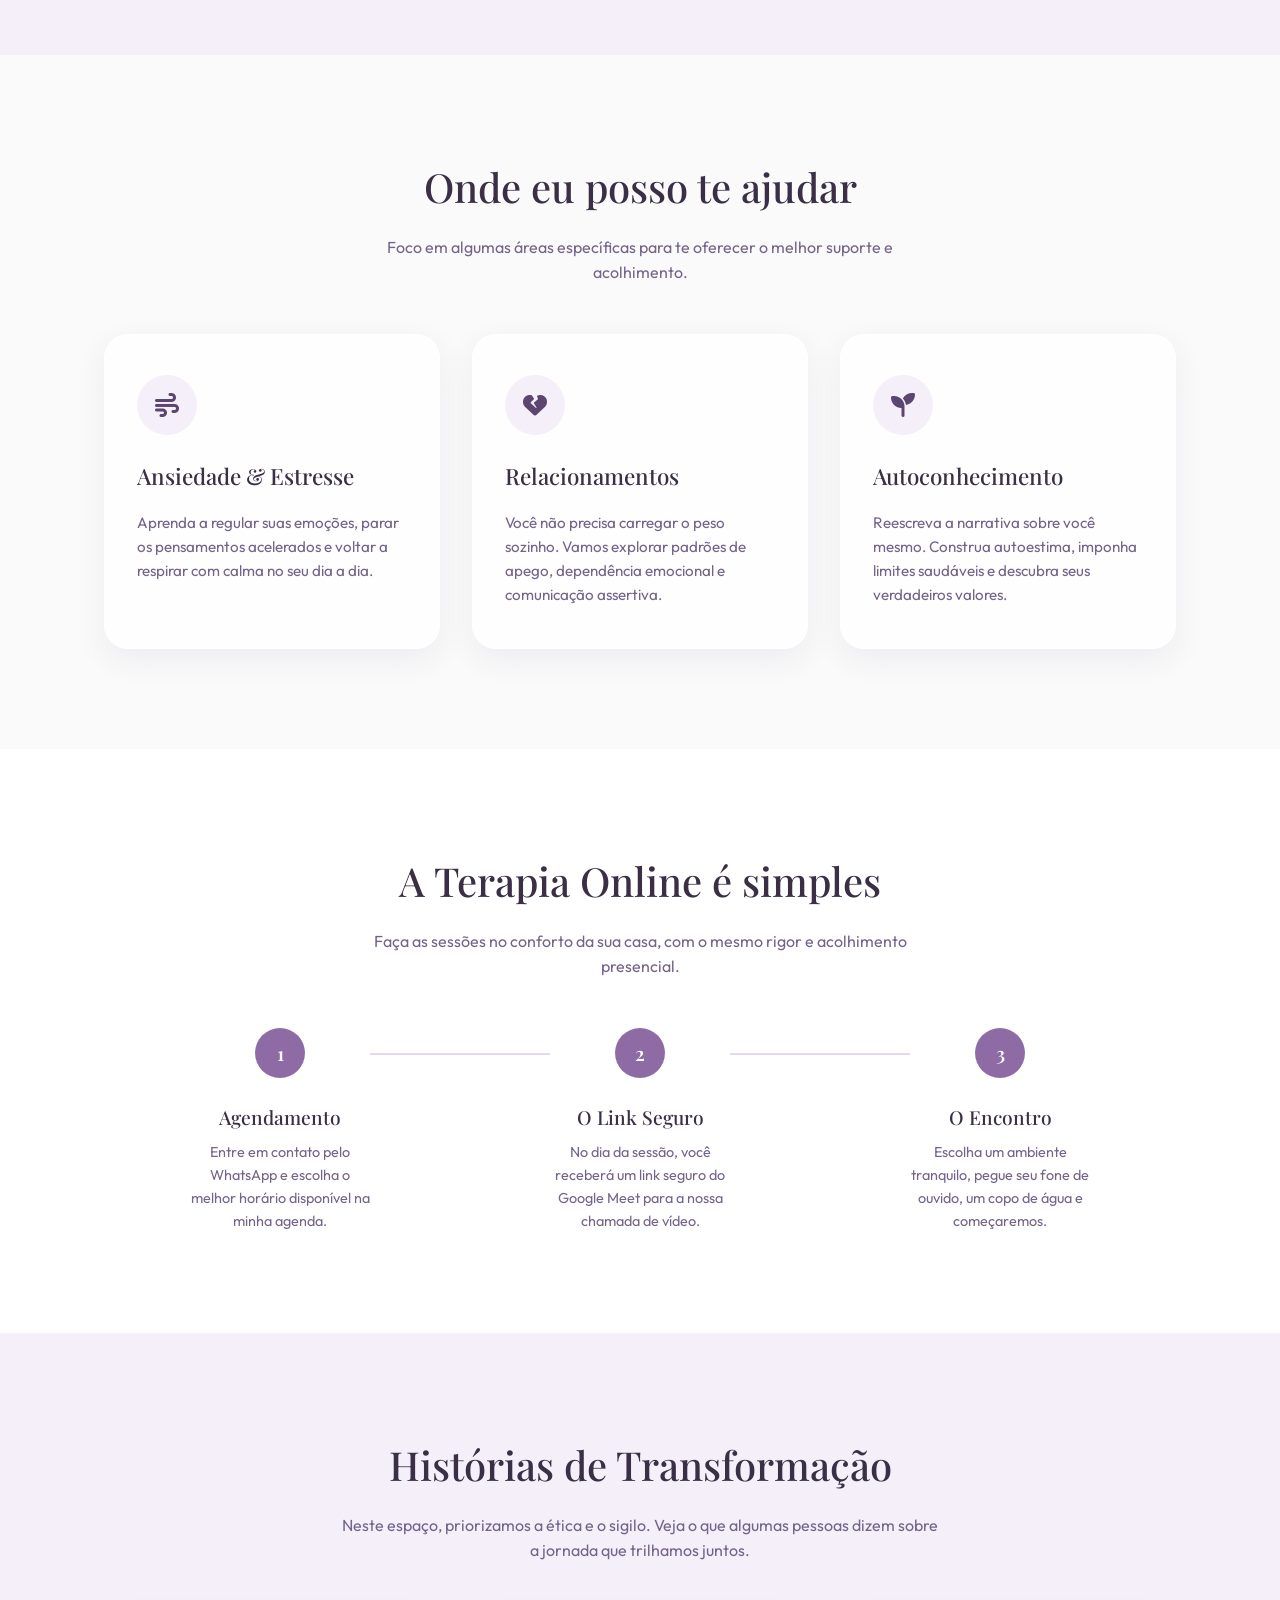
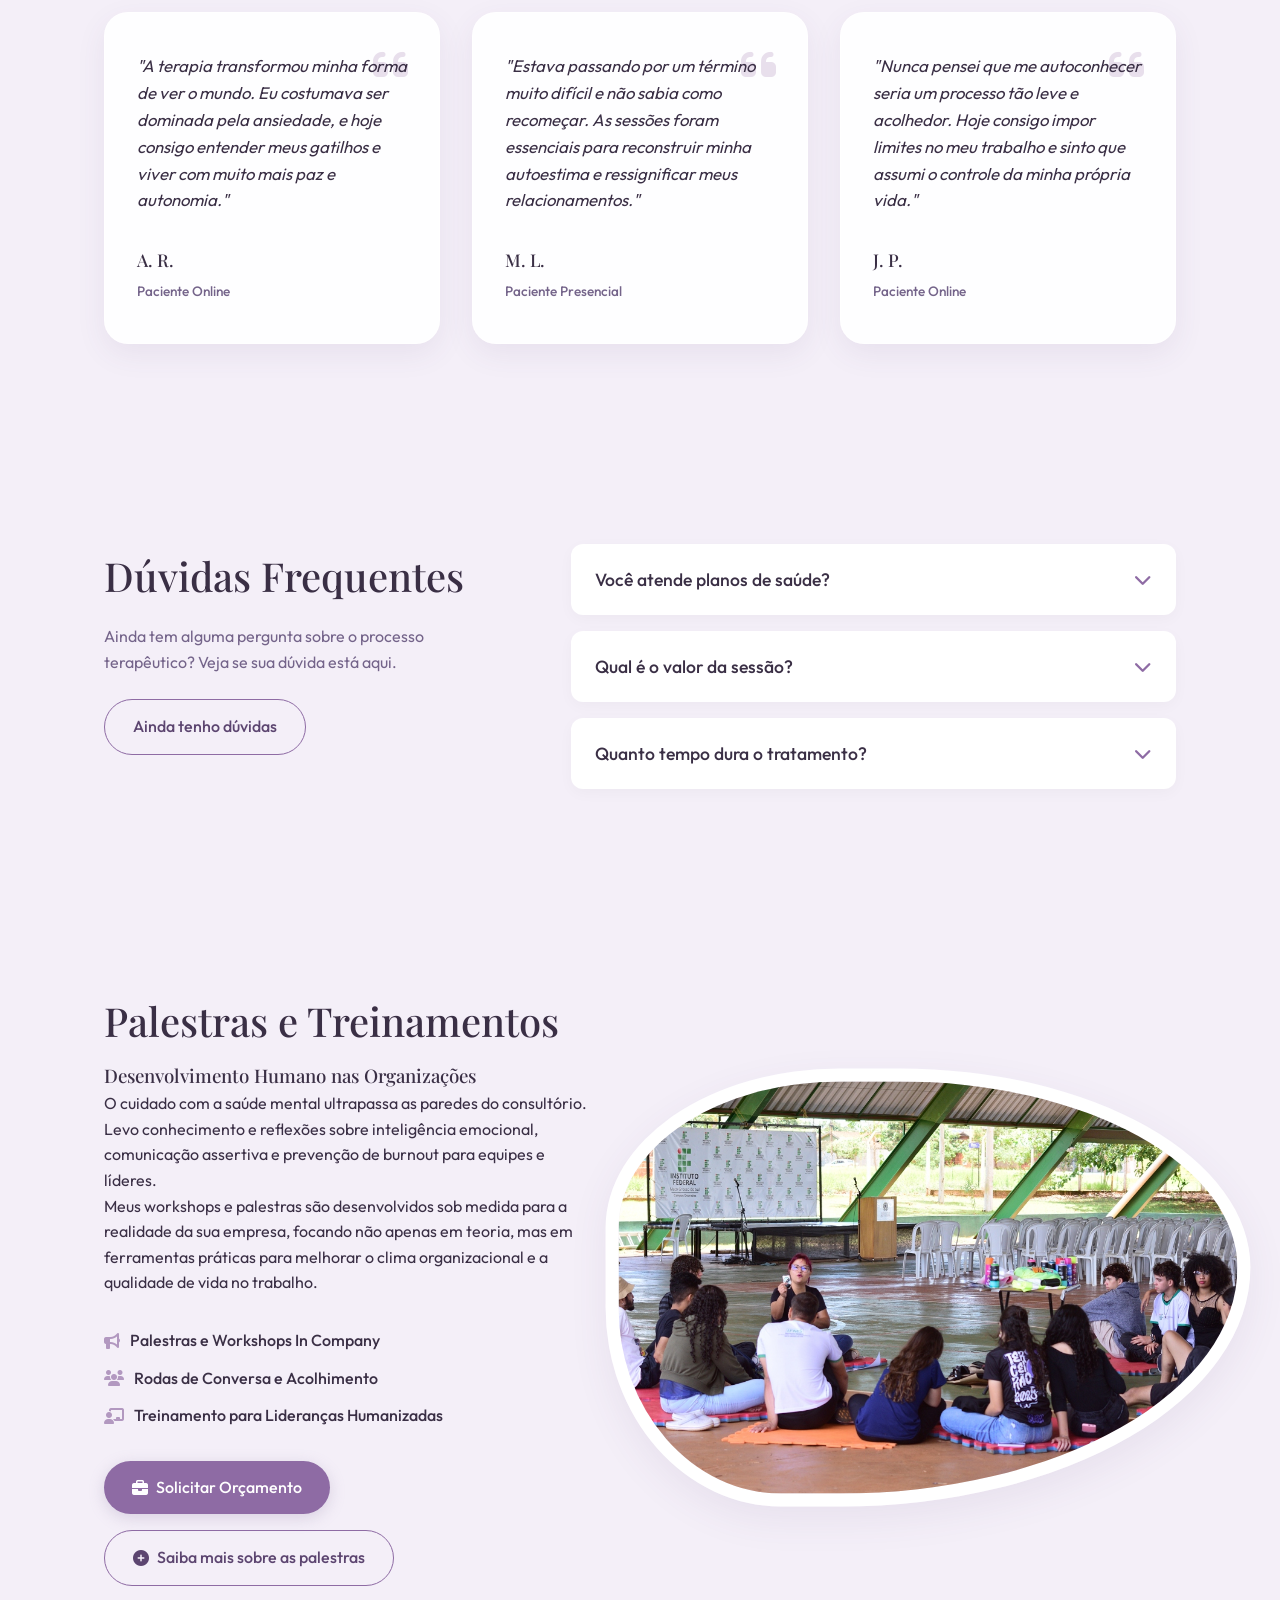
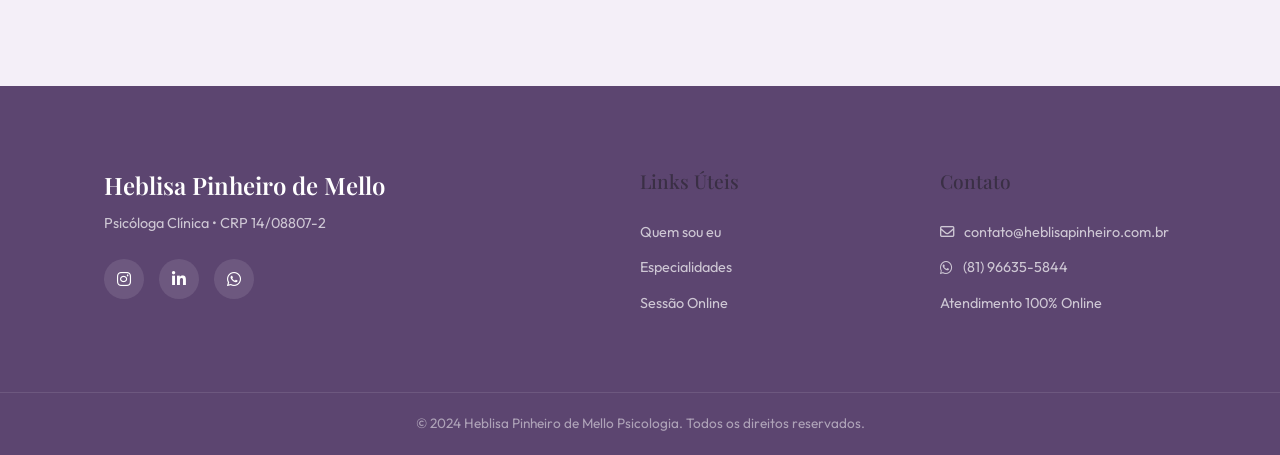
==== commit 5470b61a: "Nova foto seção Sobre Mim (Jovens)" ====
--- a/index.html
+++ b/index.html
@@ -78,7 +78,7 @@
     <section id="sobre" class="about">
         <div class="container about-content">
             <div class="about-image reveal" style="overflow: hidden; border-radius: var(--border-radius-lg);">
-                <img src="assets/psicologa_hero.jpg" alt="Heblisa Pinheiro de Mello lendo livros" class="rounded-image" style="transform: scale(1.1) translateX(-5%);">
+                <img src="assets/jovens.png" alt="Heblisa Pinheiro de Mello - Jovens a Frente" class="rounded-image" style="object-position: center 30%;">
             </div>
             <div class="about-text reveal">
                 <h2>Olá, eu sou Heblisa. <span class="audio-badge"
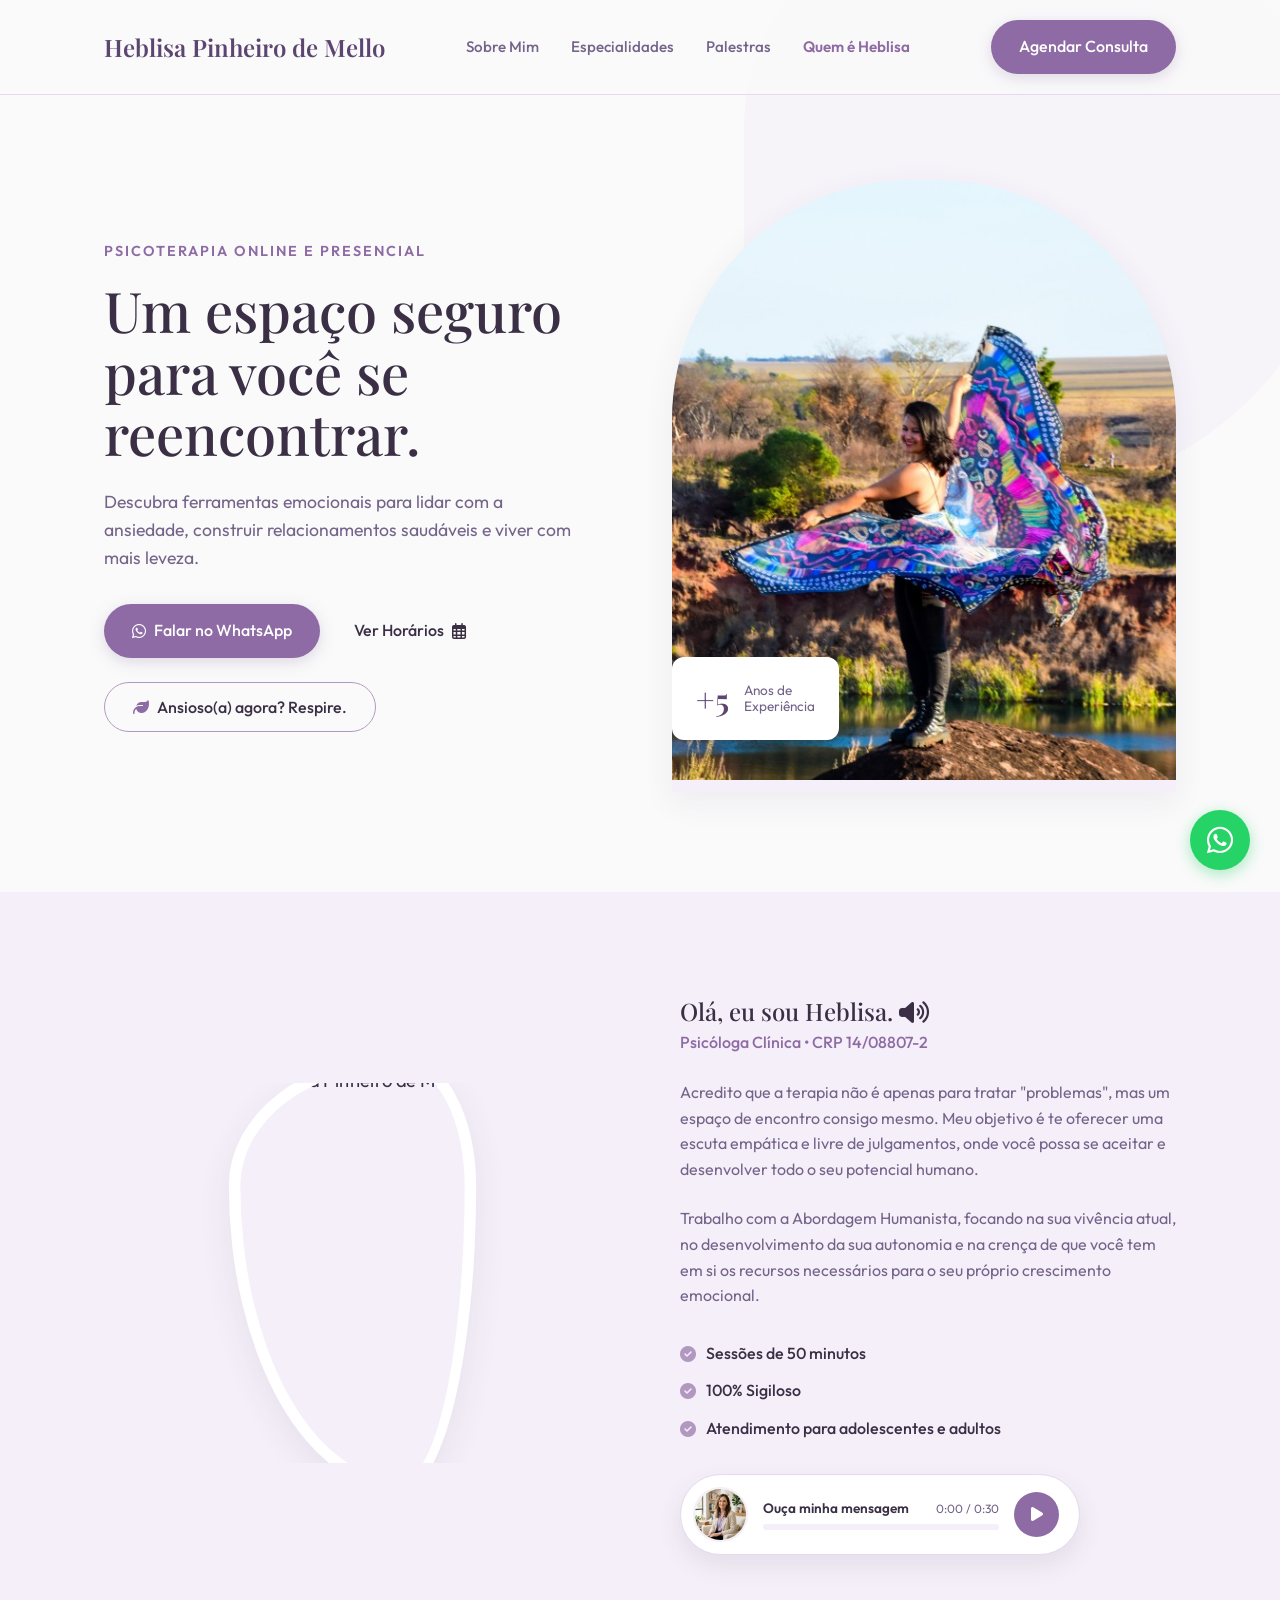
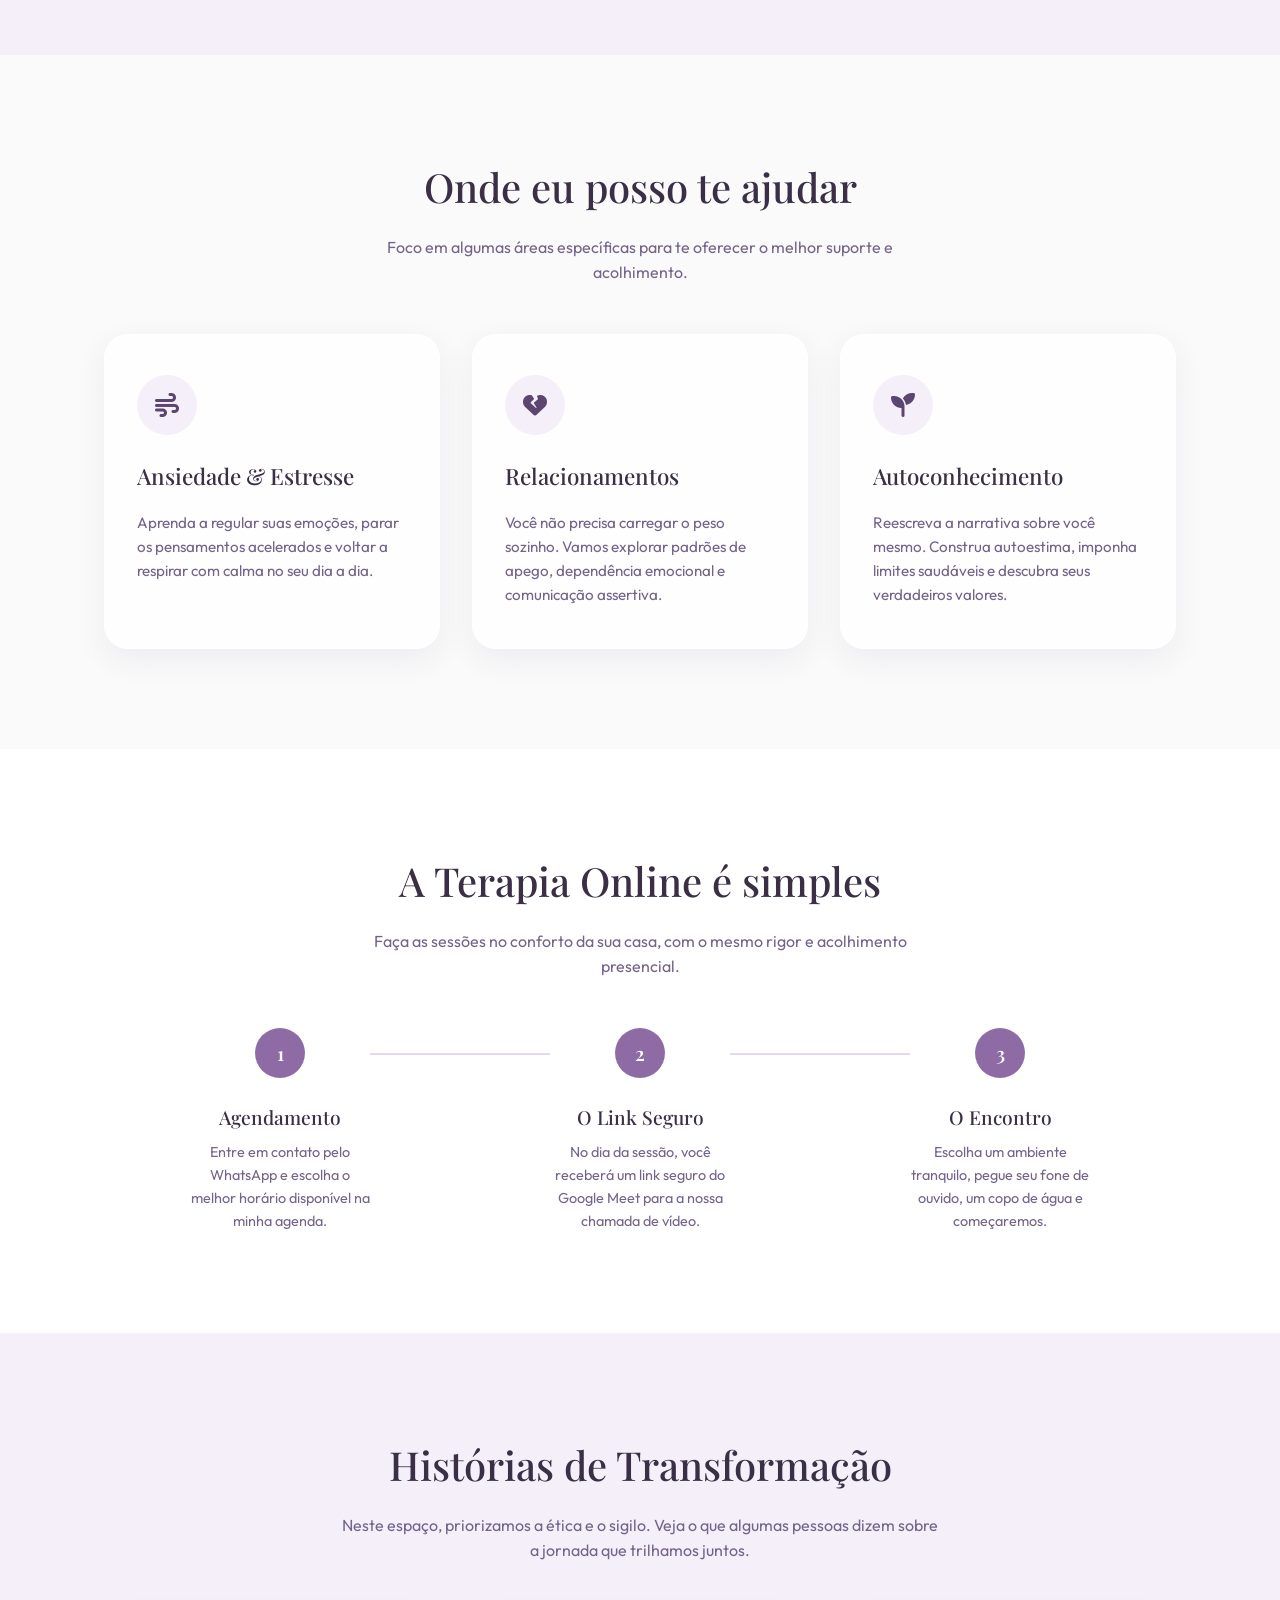
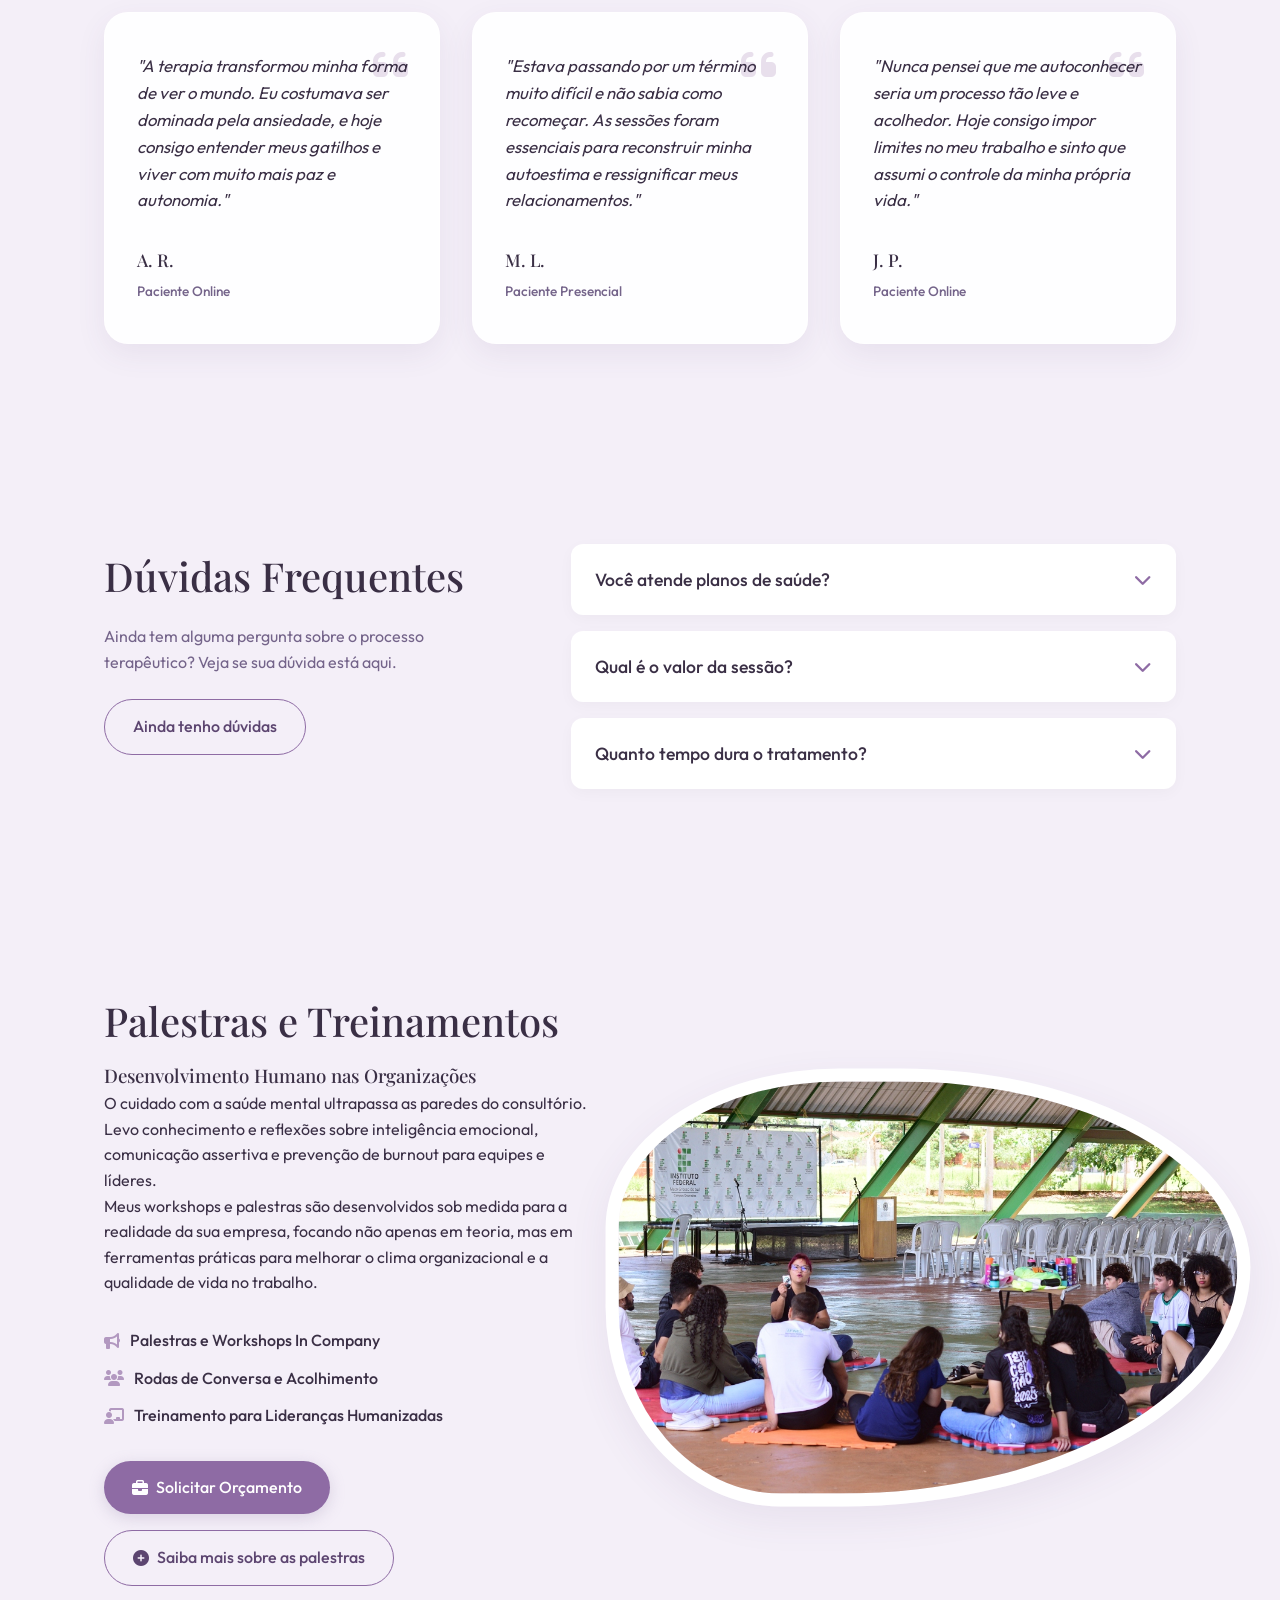
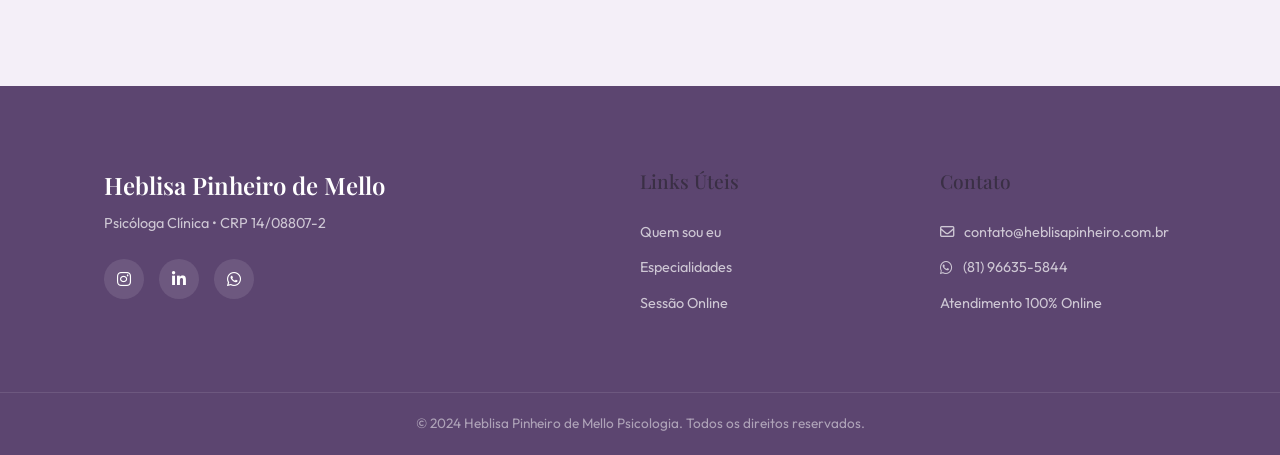
==== commit 56115666: "Corrige foto da secao Sobre Mim para IMG_2021" ====
--- a/index.html
+++ b/index.html
@@ -78,7 +78,7 @@
     <section id="sobre" class="about">
         <div class="container about-content">
             <div class="about-image reveal" style="overflow: hidden; border-radius: var(--border-radius-lg);">
-                <img src="assets/jovens.png" alt="Heblisa Pinheiro de Mello - Jovens a Frente" class="rounded-image" style="object-position: center 30%;">
+                <img src="assets/IMG_20211127_164235.jpg" alt="Heblisa Pinheiro de Mello" class="rounded-image" style="object-position: center 30%;">
             </div>
             <div class="about-text reveal">
                 <h2>Olá, eu sou Heblisa. <span class="audio-badge"
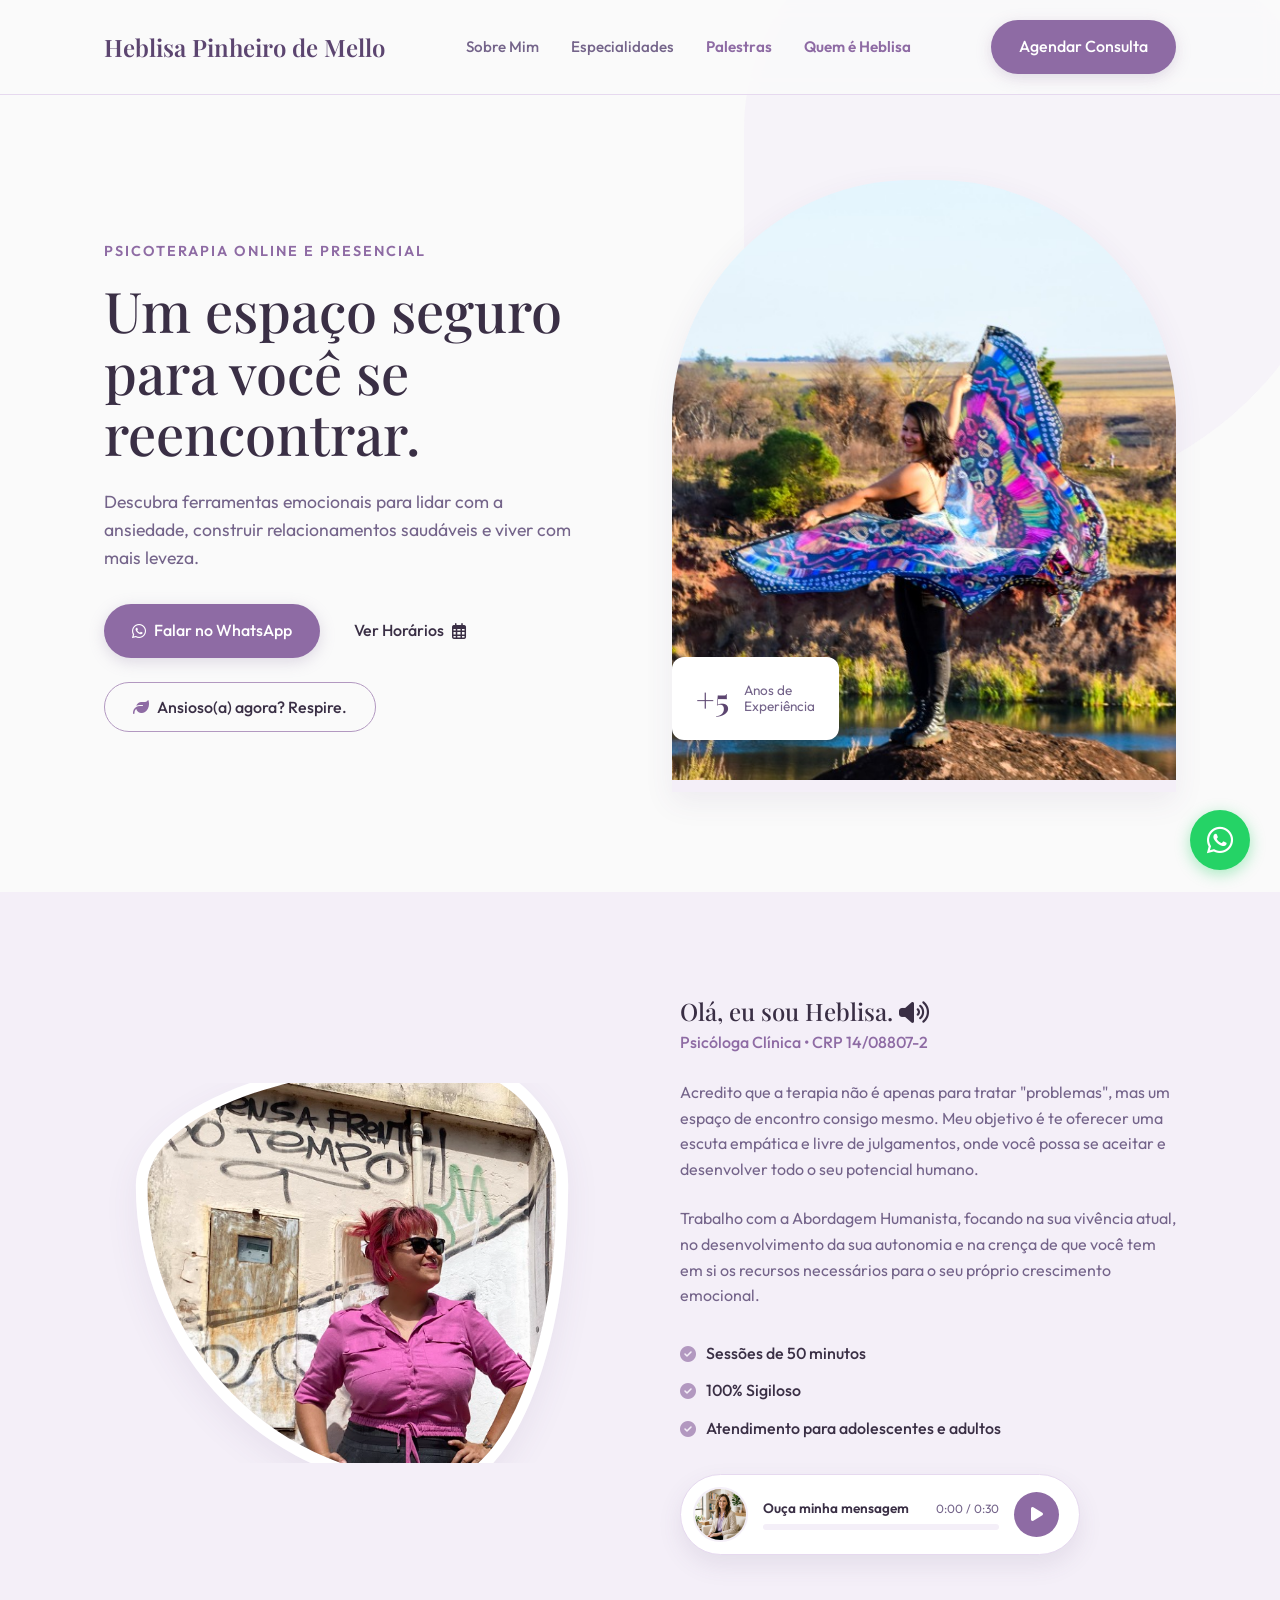
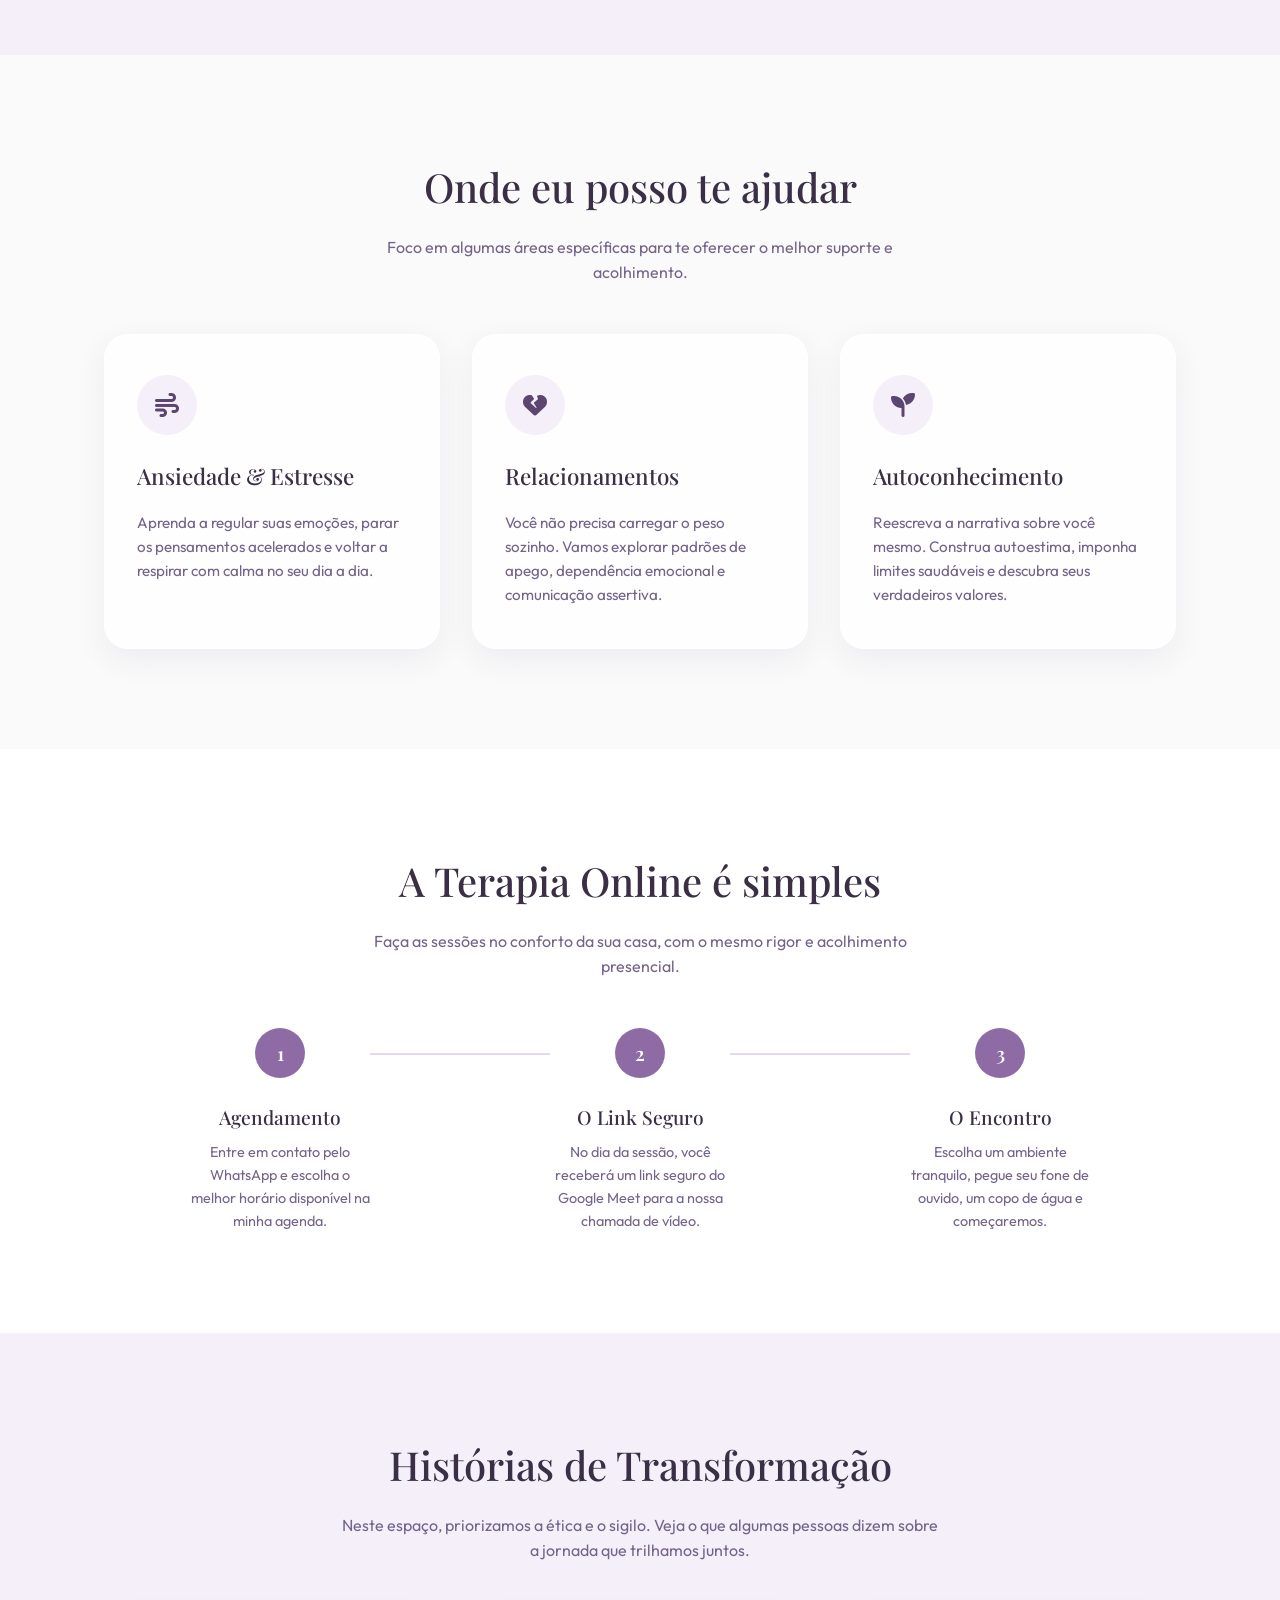
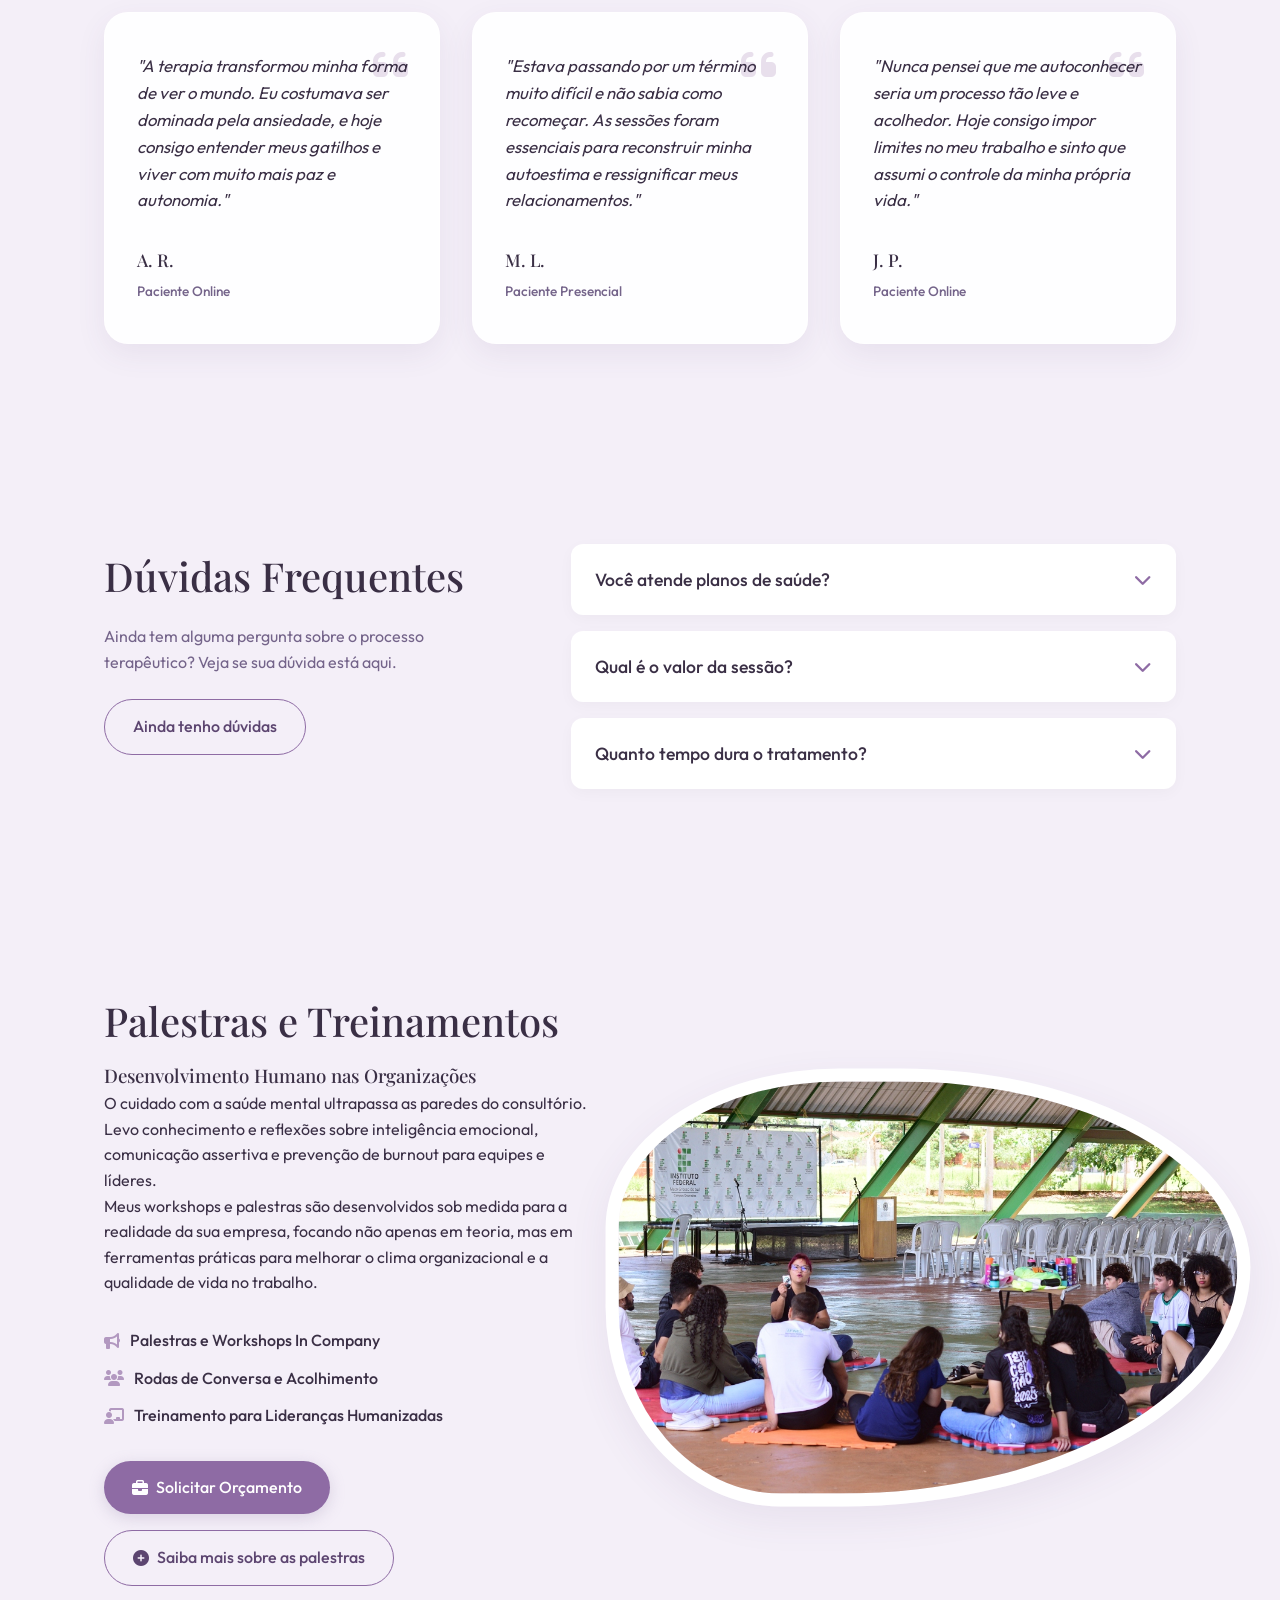
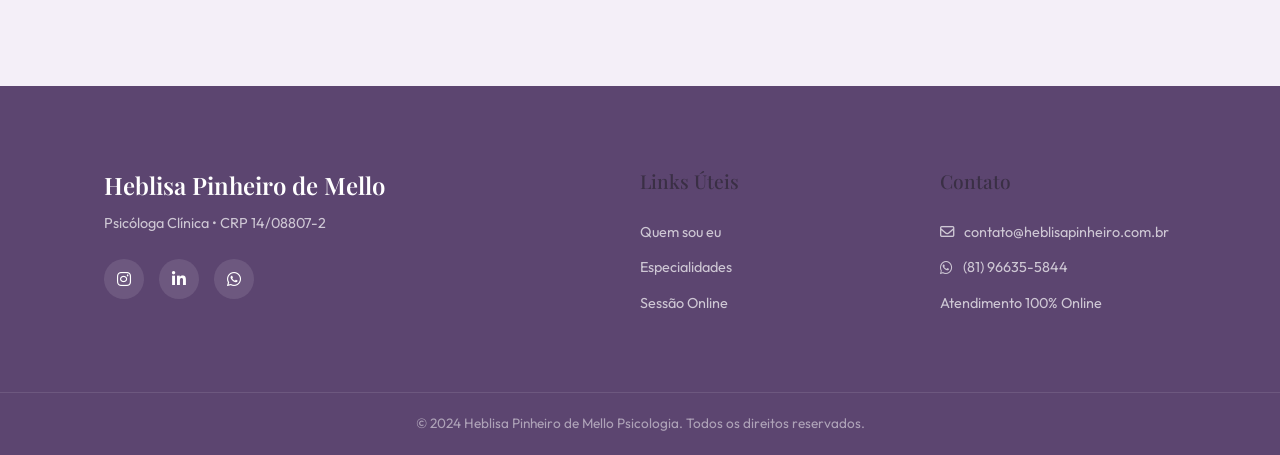
==== commit 0aabde09: "fix: adiciona imagem jovens 2.png ausente e redireciona Palestras para pagina dedicada" ====
--- a/index.html
+++ b/index.html
@@ -4,8 +4,10 @@
 <head>
     <meta charset="UTF-8">
     <meta name="viewport" content="width=device-width, initial-scale=1.0">
-    <meta name="description" content="Heblisa Pinheiro de Mello - Psicóloga Clínica (CRP 14/08807-2). Psicoterapia online e presencial com abordagem humanista. Especialista em ansiedade, relacionamentos e autoconhecimento.">
-    <meta name="keywords" content="psicóloga, psicoterapia online, ansiedade, abordagem humanista, Heblisa Pinheiro de Mello, saúde mental">
+    <meta name="description"
+        content="Heblisa Pinheiro de Mello - Psicóloga Clínica (CRP 14/08807-2). Psicoterapia online e presencial com abordagem humanista. Especialista em ansiedade, relacionamentos e autoconhecimento.">
+    <meta name="keywords"
+        content="psicóloga, psicoterapia online, ansiedade, abordagem humanista, Heblisa Pinheiro de Mello, saúde mental">
     <title>Heblisa Pinheiro de Mello | Psicóloga Clínica</title>
     <!-- Google Fonts -->
     <link rel="preconnect" href="https://fonts.googleapis.com">
@@ -28,8 +30,9 @@
             <nav class="nav-links">
                 <a href="#sobre">Sobre Mim</a>
                 <a href="#especialidades">Especialidades</a>
-                <a href="#palestras">Palestras</a>
-                <a href="quem-sou.html" style="color: var(--primary); font-weight: 600;" class="nav-highlight">Quem é Heblisa</a>
+                <a href="palestras.html" style="color: var(--primary); font-weight: 600;" class="nav-highlight">Palestras</a>
+                <a href="quem-sou.html" style="color: var(--primary); font-weight: 600;" class="nav-highlight">Quem é
+                    Heblisa</a>
             </nav>
             <div class="nav-actions">
                 <a href="https://calendly.com/sua-conta" target="_blank" class="btn btn-primary"
@@ -78,7 +81,8 @@
     <section id="sobre" class="about">
         <div class="container about-content">
             <div class="about-image reveal" style="overflow: hidden; border-radius: var(--border-radius-lg);">
-                <img src="assets/IMG_20211127_164235.jpg" alt="Heblisa Pinheiro de Mello" class="rounded-image" style="object-position: center 30%;">
+                <img src="assets/jovens 2.png" alt="Heblisa Pinheiro de Mello" class="rounded-image"
+                    style="object-position: center 30%;">
             </div>
             <div class="about-text reveal">
                 <h2>Olá, eu sou Heblisa. <span class="audio-badge"
@@ -358,7 +362,8 @@
                 <p>Psicóloga Clínica • CRP 14/08807-2</p>
                 <div class="social-links">
                     <a href="https://www.instagram.com/seu-perfil" target="_blank"><i class="fab fa-instagram"></i></a>
-                    <a href="https://www.linkedin.com/in/seu-perfil" target="_blank"><i class="fab fa-linkedin-in"></i></a>
+                    <a href="https://www.linkedin.com/in/seu-perfil" target="_blank"><i
+                            class="fab fa-linkedin-in"></i></a>
                     <a href="https://wa.me/5581966355844" target="_blank"><i class="fab fa-whatsapp"></i></a>
                 </div>
             </div>
@@ -394,26 +399,35 @@
                     <svg viewBox="0 0 100 100" class="mandala-svg">
                         <!-- Camadas da Mandala -->
                         <g class="mandala-group layer-1">
-                            <circle cx="50" cy="50" r="45" fill="none" stroke="var(--primary-light)" stroke-width="0.5" stroke-dasharray="2 2" />
-                            <path d="M50 5 Q55 15 50 25 Q45 15 50 5 Z" fill="var(--primary)" transform="rotate(0 50 50)" />
-                            <path d="M50 5 Q55 15 50 25 Q45 15 50 5 Z" fill="var(--primary)" transform="rotate(45 50 50)" />
-                            <path d="M50 5 Q55 15 50 25 Q45 15 50 5 Z" fill="var(--primary)" transform="rotate(90 50 50)" />
-                            <path d="M50 5 Q55 15 50 25 Q45 15 50 5 Z" fill="var(--primary)" transform="rotate(135 50 50)" />
-                            <path d="M50 5 Q55 15 50 25 Q45 15 50 5 Z" fill="var(--primary)" transform="rotate(180 50 50)" />
-                            <path d="M50 5 Q55 15 50 25 Q45 15 50 5 Z" fill="var(--primary)" transform="rotate(225 50 50)" />
-                            <path d="M50 5 Q55 15 50 25 Q45 15 50 5 Z" fill="var(--primary)" transform="rotate(270 50 50)" />
-                            <path d="M50 5 Q55 15 50 25 Q45 15 50 5 Z" fill="var(--primary)" transform="rotate(315 50 50)" />
+                            <circle cx="50" cy="50" r="45" fill="none" stroke="var(--primary-light)" stroke-width="0.5"
+                                stroke-dasharray="2 2" />
+                            <path d="M50 5 Q55 15 50 25 Q45 15 50 5 Z" fill="var(--primary)"
+                                transform="rotate(0 50 50)" />
+                            <path d="M50 5 Q55 15 50 25 Q45 15 50 5 Z" fill="var(--primary)"
+                                transform="rotate(45 50 50)" />
+                            <path d="M50 5 Q55 15 50 25 Q45 15 50 5 Z" fill="var(--primary)"
+                                transform="rotate(90 50 50)" />
+                            <path d="M50 5 Q55 15 50 25 Q45 15 50 5 Z" fill="var(--primary)"
+                                transform="rotate(135 50 50)" />
+                            <path d="M50 5 Q55 15 50 25 Q45 15 50 5 Z" fill="var(--primary)"
+                                transform="rotate(180 50 50)" />
+                            <path d="M50 5 Q55 15 50 25 Q45 15 50 5 Z" fill="var(--primary)"
+                                transform="rotate(225 50 50)" />
+                            <path d="M50 5 Q55 15 50 25 Q45 15 50 5 Z" fill="var(--primary)"
+                                transform="rotate(270 50 50)" />
+                            <path d="M50 5 Q55 15 50 25 Q45 15 50 5 Z" fill="var(--primary)"
+                                transform="rotate(315 50 50)" />
                         </g>
                         <g class="mandala-group layer-2">
-                             <circle cx="50" cy="50" r="30" fill="none" stroke="var(--accent)" stroke-width="0.5" />
-                             <circle cx="50" cy="15" r="3" fill="var(--accent)" transform="rotate(22.5 50 50)" />
-                             <circle cx="50" cy="15" r="3" fill="var(--accent)" transform="rotate(67.5 50 50)" />
-                             <circle cx="50" cy="15" r="3" fill="var(--accent)" transform="rotate(112.5 50 50)" />
-                             <circle cx="50" cy="15" r="3" fill="var(--accent)" transform="rotate(157.5 50 50)" />
-                             <circle cx="50" cy="15" r="3" fill="var(--accent)" transform="rotate(202.5 50 50)" />
-                             <circle cx="50" cy="15" r="3" fill="var(--accent)" transform="rotate(247.5 50 50)" />
-                             <circle cx="50" cy="15" r="3" fill="var(--accent)" transform="rotate(292.5 50 50)" />
-                             <circle cx="50" cy="15" r="3" fill="var(--accent)" transform="rotate(337.5 50 50)" />
+                            <circle cx="50" cy="50" r="30" fill="none" stroke="var(--accent)" stroke-width="0.5" />
+                            <circle cx="50" cy="15" r="3" fill="var(--accent)" transform="rotate(22.5 50 50)" />
+                            <circle cx="50" cy="15" r="3" fill="var(--accent)" transform="rotate(67.5 50 50)" />
+                            <circle cx="50" cy="15" r="3" fill="var(--accent)" transform="rotate(112.5 50 50)" />
+                            <circle cx="50" cy="15" r="3" fill="var(--accent)" transform="rotate(157.5 50 50)" />
+                            <circle cx="50" cy="15" r="3" fill="var(--accent)" transform="rotate(202.5 50 50)" />
+                            <circle cx="50" cy="15" r="3" fill="var(--accent)" transform="rotate(247.5 50 50)" />
+                            <circle cx="50" cy="15" r="3" fill="var(--accent)" transform="rotate(292.5 50 50)" />
+                            <circle cx="50" cy="15" r="3" fill="var(--accent)" transform="rotate(337.5 50 50)" />
                         </g>
                         <circle cx="50" cy="50" r="10" fill="var(--primary-dark)" class="mandala-center" />
                     </svg>
@@ -556,17 +570,17 @@
                 { text: 'Segure...', class: 'hold', duration: 4000 },
                 { text: 'Expire...', class: 'exhale', duration: 4000 }
             ];
-            
+
             let currentStep = 0;
 
             function runStep() {
                 const step = cycles[currentStep];
                 breatheText.textContent = step.text;
                 console.log('Passo:', step.text);
-                
+
                 // Reset classes
                 breatheCircle.className = 'breathe-circle ' + step.class;
-                
+
                 currentStep = (currentStep + 1) % cycles.length;
             }
 
